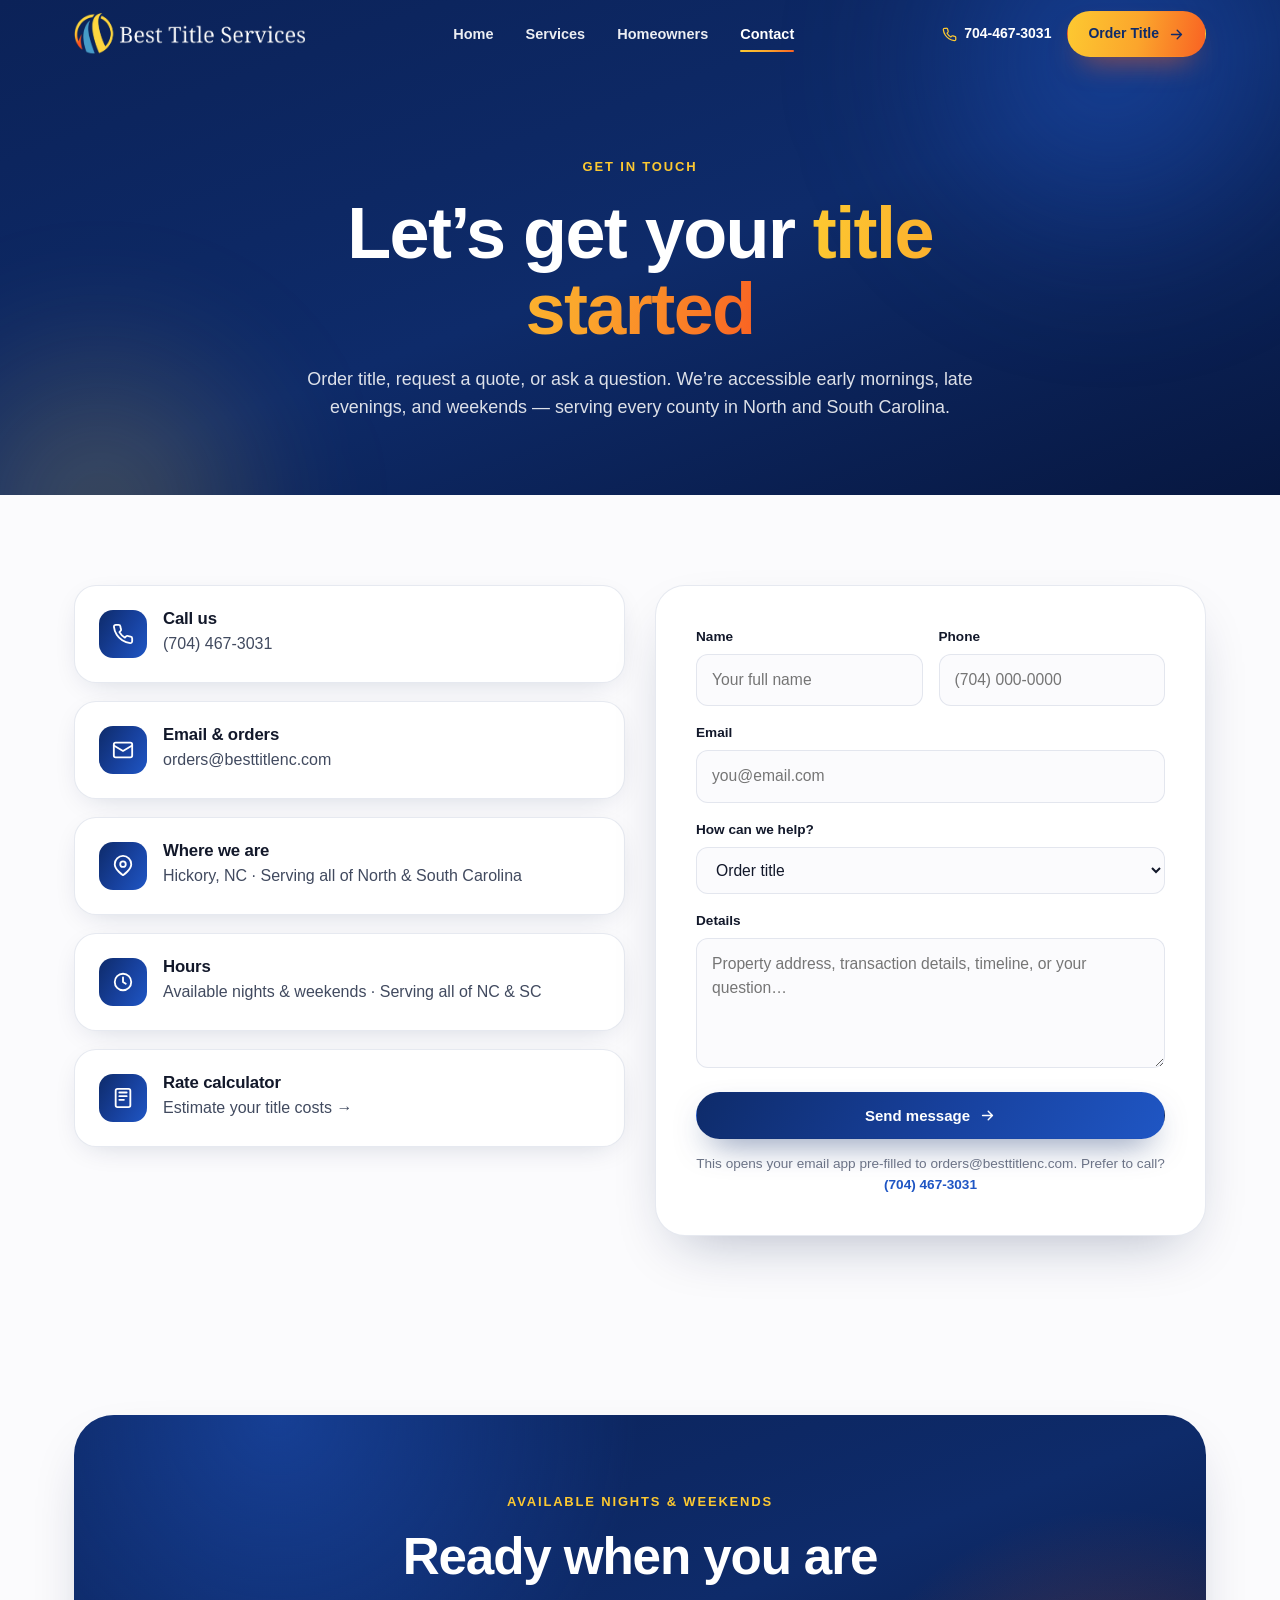
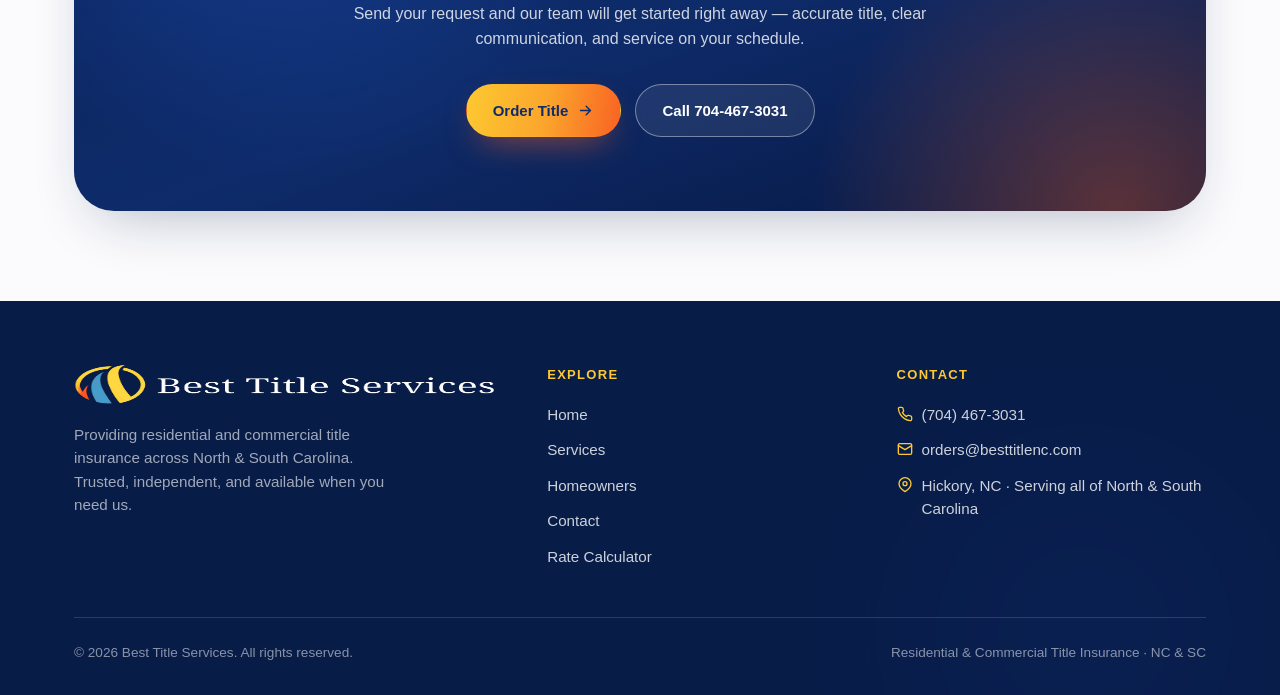
==== contact.html @ bedb89c6 "Build Best Title Services site Static four-page site for Best Title Services (Hickory, NC), built on" ====
<!DOCTYPE html>
<html lang="en">
<head>
<meta charset="UTF-8" />
<meta name="viewport" content="width=device-width, initial-scale=1.0" />
<title>Contact — Best Title Services | Order Title in Hickory, NC</title>
<meta name="description" content="Contact Best Title Services to order title or ask a question. Available nights and weekends across North and South Carolina. Call (704) 467-3031 or email orders@besttitlenc.com." />
<link rel="canonical" href="https://www.besttitlenc.com/contact.html" />
<meta property="og:title" content="Contact — Best Title Services | Order Title in Hickory, NC" />
<meta property="og:description" content="Contact Best Title Services to order title or ask a question. Available nights and weekends across North and South Carolina. Call (704) 467-3031 or email orders@besttitlenc.com." />
<meta property="og:type" content="website" />
<meta property="og:url" content="https://www.besttitlenc.com/contact.html" />
<meta property="og:image" content="https://www.besttitlenc.com/assets/img/hero-lake.jpg" />
<meta name="theme-color" content="#0e2b6a" />
<link rel="icon" href="assets/img/favicon.png" />
<link rel="apple-touch-icon" href="assets/img/favicon.png" />
<link rel="stylesheet" href="assets/css/style.css" />
</head>
<body>

<!-- NAV -->
<header class="nav">
  <div class="nav__inner">
    <a href="index.html" class="nav__logo" aria-label="Best Title Services home">
      <img class="logo-dark" src="assets/img/logo-dark.png" alt="Best Title Services" width="420" height="200" />
      <img class="logo-light" src="assets/img/logo-light.png" alt="Best Title Services" width="420" height="200" />
    </a>
    <nav class="nav__links">
      <a href="index.html">Home</a>
      <a href="services.html">Services</a>
      <a href="homeowners.html">Homeowners</a>
      <a href="contact.html" class="active">Contact</a>
    </nav>
    <div class="nav__cta">
      <a href="tel:7044673031" class="nav__phone"><svg viewBox="0 0 24 24" fill="none" stroke="currentColor" stroke-width="2" stroke-linecap="round" stroke-linejoin="round"><path d="M22 16.92v3a2 2 0 0 1-2.18 2 19.79 19.79 0 0 1-8.63-3.07 19.5 19.5 0 0 1-6-6 19.79 19.79 0 0 1-3.07-8.67A2 2 0 0 1 4.11 2h3a2 2 0 0 1 2 1.72 12.84 12.84 0 0 0 .7 2.81 2 2 0 0 1-.45 2.11L8.09 9.91a16 16 0 0 0 6 6l1.27-1.27a2 2 0 0 1 2.11-.45 12.84 12.84 0 0 0 2.81.7A2 2 0 0 1 22 16.92z"/></svg>704-467-3031</a>
      <a href="mailto:orders@besttitlenc.com?subject=New%20Title%20Request%20Best%20Title%20Services" class="btn btn--primary btn--sm">Order Title <svg viewBox="0 0 24 24" fill="none" stroke="currentColor" stroke-width="2" stroke-linecap="round" stroke-linejoin="round"><path d="M5 12h14M13 6l6 6-6 6"/></svg></a>
      <button class="nav__burger" aria-label="Menu" aria-expanded="false"><span></span><span></span><span></span></button>
    </div>
  </div>
</header>

<div class="mobile-menu">
  <a href="index.html">Home</a>
  <a href="services.html">Services</a>
  <a href="homeowners.html">Homeowners</a>
  <a href="contact.html">Contact</a>
  <a href="tel:7044673031">Call 704-467-3031</a>
  <a href="mailto:orders@besttitlenc.com?subject=New%20Title%20Request%20Best%20Title%20Services" class="btn btn--primary">Order Title</a>
</div>

<section class="subhero">
  <div class="wrap">
    <div class="section-head" data-reveal>
      <span class="eyebrow">Get in touch</span>
      <h1>Let&rsquo;s get your <span class="text-grad">title started</span></h1>
      <p>Order title, request a quote, or ask a question. We&rsquo;re accessible early mornings, late evenings, and weekends &mdash; serving every county in North and South Carolina.</p>
    </div>
  </div>
</section>

<section class="section section--tight">
  <div class="wrap">
    <div class="contact-grid">

      <div class="contact-cards">
        <div class="contact-card" data-reveal>
          <div class="ci"><svg viewBox="0 0 24 24" fill="none" stroke="currentColor" stroke-width="2" stroke-linecap="round" stroke-linejoin="round"><path d="M22 16.92v3a2 2 0 0 1-2.18 2 19.79 19.79 0 0 1-8.63-3.07 19.5 19.5 0 0 1-6-6 19.79 19.79 0 0 1-3.07-8.67A2 2 0 0 1 4.11 2h3a2 2 0 0 1 2 1.72 12.84 12.84 0 0 0 .7 2.81 2 2 0 0 1-.45 2.11L8.09 9.91a16 16 0 0 0 6 6l1.27-1.27a2 2 0 0 1 2.11-.45 12.84 12.84 0 0 0 2.81.7A2 2 0 0 1 22 16.92z"/></svg></div>
          <div><h3>Call us</h3><a href="tel:7044673031">(704) 467-3031</a></div>
        </div>
        <div class="contact-card d1" data-reveal>
          <div class="ci"><svg viewBox="0 0 24 24" fill="none" stroke="currentColor" stroke-width="2" stroke-linecap="round" stroke-linejoin="round"><rect x="2" y="4" width="20" height="16" rx="2"/><path d="m22 7-10 6L2 7"/></svg></div>
          <div><h3>Email &amp; orders</h3><a href="mailto:orders@besttitlenc.com">orders@besttitlenc.com</a></div>
        </div>
        <div class="contact-card d2" data-reveal>
          <div class="ci"><svg viewBox="0 0 24 24" fill="none" stroke="currentColor" stroke-width="2" stroke-linecap="round" stroke-linejoin="round"><path d="M21 10c0 6-9 12-9 12s-9-6-9-12a9 9 0 0 1 18 0z"/><circle cx="12" cy="10" r="3"/></svg></div>
          <div><h3>Where we are</h3><p>Hickory, NC &middot; Serving all of North &amp; South Carolina</p></div>
        </div>
        <div class="contact-card d3" data-reveal>
          <div class="ci"><svg viewBox="0 0 24 24" fill="none" stroke="currentColor" stroke-width="2" stroke-linecap="round" stroke-linejoin="round"><circle cx="12" cy="12" r="9"/><path d="M12 7v5l3 2"/></svg></div>
          <div><h3>Hours</h3><p>Available nights &amp; weekends &middot; Serving all of NC &amp; SC</p></div>
        </div>
        <div class="contact-card" data-reveal>
          <div class="ci"><svg viewBox="0 0 24 24" fill="none" stroke="currentColor" stroke-width="2" stroke-linecap="round" stroke-linejoin="round"><rect x="4" y="2" width="16" height="20" rx="2"/><path d="M8 6h8M8 10h8M8 14h5"/></svg></div>
          <div><h3>Rate calculator</h3><a href="https://rates.wfgnationaltitle.com/" target="_blank" rel="noopener">Estimate your title costs &rarr;</a></div>
        </div>
      </div>

      <form class="form-card" id="contactForm" data-reveal novalidate>
        <div class="form-row">
          <div class="field">
            <label for="name">Name</label>
            <input type="text" id="name" name="name" placeholder="Your full name" autocomplete="name" required />
          </div>
          <div class="field">
            <label for="phone">Phone</label>
            <input type="tel" id="phone" name="phone" placeholder="(704) 000-0000" autocomplete="tel" />
          </div>
        </div>
        <div class="field">
          <label for="email">Email</label>
          <input type="email" id="email" name="email" placeholder="you@email.com" autocomplete="email" required />
        </div>
        <div class="field">
          <label for="topic">How can we help?</label>
          <select id="topic" name="topic">
            <option>Order title</option>
            <option>Request a quote</option>
            <option>Residential / land title</option>
            <option>Commercial title</option>
            <option>Closing services</option>
            <option>General question</option>
          </select>
        </div>
        <div class="field">
          <label for="message">Details</label>
          <textarea id="message" name="message" placeholder="Property address, transaction details, timeline, or your question&hellip;"></textarea>
        </div>
        <button type="submit" class="btn btn--primary" style="width:100%;justify-content:center;">Send message <svg viewBox="0 0 24 24" fill="none" stroke="currentColor" stroke-width="2" stroke-linecap="round" stroke-linejoin="round"><path d="M5 12h14M13 6l6 6-6 6"/></svg></button>
        <p id="formNote" style="font-size:.85rem;color:var(--muted);margin-top:14px;text-align:center;">This opens your email app pre-filled to orders@besttitlenc.com. Prefer to call? <a href="tel:7044673031" style="color:var(--brand-2);font-weight:650;">(704) 467-3031</a></p>
      </form>

    </div>
  </div>
</section>

<!-- CTA -->
<section class="section section--tight">
  <div class="wrap">
    <div class="cta-card" data-reveal>
      <span class="eyebrow eyebrow--light">Available nights &amp; weekends</span>
      <h2>Ready when you are</h2>
      <p>Send your request and our team will get started right away &mdash; accurate title, clear communication, and service on your schedule.</p>
      <div class="cta-actions">
        <a href="mailto:orders@besttitlenc.com?subject=New%20Title%20Request%20Best%20Title%20Services" class="btn btn--gold">Order Title <svg viewBox="0 0 24 24" fill="none" stroke="currentColor" stroke-width="2" stroke-linecap="round" stroke-linejoin="round"><path d="M5 12h14M13 6l6 6-6 6"/></svg></a>
        <a href="tel:7044673031" class="btn btn--outline-light">Call 704-467-3031</a>
      </div>
    </div>
  </div>
</section>

<!-- FOOTER -->
<footer class="footer">
  <div class="blob blob--a" style="bottom:-50%;right:-5%;opacity:.20;"></div>
  <div class="wrap">
    <div class="footer__grid">
      <div>
        <div class="footer__logo"><img src="assets/img/logo-light.png" alt="Best Title Services" width="420" height="200" /></div>
        <p>Providing residential and commercial title insurance across North &amp; South Carolina. Trusted, independent, and available when you need us.</p>
      </div>
      <div>
        <h4>Explore</h4>
        <div class="footer__links">
          <a href="index.html">Home</a>
          <a href="services.html">Services</a>
          <a href="homeowners.html">Homeowners</a>
          <a href="contact.html">Contact</a>
          <a href="https://rates.wfgnationaltitle.com/" target="_blank" rel="noopener">Rate Calculator</a>
        </div>
      </div>
      <div>
        <h4>Contact</h4>
        <div class="footer__contact">
          <a href="tel:7044673031"><svg viewBox="0 0 24 24" fill="none" stroke="currentColor" stroke-width="2" stroke-linecap="round" stroke-linejoin="round"><path d="M22 16.92v3a2 2 0 0 1-2.18 2 19.79 19.79 0 0 1-8.63-3.07 19.5 19.5 0 0 1-6-6 19.79 19.79 0 0 1-3.07-8.67A2 2 0 0 1 4.11 2h3a2 2 0 0 1 2 1.72 12.84 12.84 0 0 0 .7 2.81 2 2 0 0 1-.45 2.11L8.09 9.91a16 16 0 0 0 6 6l1.27-1.27a2 2 0 0 1 2.11-.45 12.84 12.84 0 0 0 2.81.7A2 2 0 0 1 22 16.92z"/></svg>(704) 467-3031</a>
          <a href="mailto:orders@besttitlenc.com"><svg viewBox="0 0 24 24" fill="none" stroke="currentColor" stroke-width="2" stroke-linecap="round" stroke-linejoin="round"><rect x="2" y="4" width="20" height="16" rx="2"/><path d="m22 7-10 6L2 7"/></svg>orders@besttitlenc.com</a>
          <span><svg viewBox="0 0 24 24" fill="none" stroke="currentColor" stroke-width="2" stroke-linecap="round" stroke-linejoin="round"><path d="M21 10c0 6-9 12-9 12s-9-6-9-12a9 9 0 0 1 18 0z"/><circle cx="12" cy="10" r="3"/></svg>Hickory, NC &middot; Serving all of North &amp; South Carolina</span>
        </div>
      </div>
    </div>
    <div class="footer__bottom">
      <span>&copy; <span id="year">2026</span> Best Title Services. All rights reserved.</span>
      <span>Residential &amp; Commercial Title Insurance &middot; NC &amp; SC</span>
    </div>
  </div>
</footer>

<script src="assets/js/main.js"></script>
</body>
</html>
---- assets/css/style.css ----
/* =========================================================
   Best Title Services — Design System
   Hickory, NC · Apple-inspired · floating glass · soft motion
   Brand: #0e2b6a navy · #fdc931 gold · #f96223 orange
   ========================================================= */

:root {
  /* Ink & surface */
  --ink:        #12182a;
  --ink-soft:   #414a5f;
  --muted:      #6b7386;
  --line:       rgba(14, 43, 106, 0.10);
  --bg:         #fbfbfd;
  --bg-2:       #f1f4fa;
  --white:      #ffffff;

  /* Brand */
  --navy:       #0e2b6a;
  --navy-deep:  #081c48;
  --navy-lift:  #1f56c4;
  --gold:       #fdc931;
  --gold-deep:  #e8ae12;
  --orange:     #f96223;

  --brand:      #0e2b6a;
  --brand-2:    #1f56c4;

  --grad-brand: linear-gradient(120deg, #0e2b6a 0%, #17409c 52%, #1f56c4 100%);
  --grad-warm:  linear-gradient(100deg, #fdc931 0%, #fba52c 52%, #f96223 100%);
  --grad-ink:   linear-gradient(160deg, #0b2258 0%, #0e2b6a 52%, #071740 100%);

  /* Glass */
  --glass-bg:     rgba(255, 255, 255, 0.66);
  --glass-brd:    rgba(255, 255, 255, 0.72);
  --glass-shadow: 0 20px 50px -20px rgba(8, 28, 72, 0.34);

  /* Radius & motion */
  --r-sm: 14px;
  --r:    22px;
  --r-lg: 30px;
  --r-xl: 40px;
  --ease: cubic-bezier(0.22, 1, 0.36, 1);
  --shadow-card: 0 24px 60px -24px rgba(8, 28, 72, 0.32);
  --shadow-soft: 0 8px 30px -12px rgba(8, 28, 72, 0.20);

  --maxw: 1180px;
  --nav-h: 68px;
}

/* ---------- Reset ---------- */
* { margin: 0; padding: 0; box-sizing: border-box; }
html { scroll-behavior: smooth; -webkit-text-size-adjust: 100%; }
body {
  font-family: -apple-system, BlinkMacSystemFont, "SF Pro Display", "Segoe UI",
               Roboto, Helvetica, Arial, sans-serif;
  color: var(--ink);
  background: var(--bg);
  line-height: 1.55;
  -webkit-font-smoothing: antialiased;
  text-rendering: optimizeLegibility;
  overflow-x: hidden;
}
img { display: block; max-width: 100%; }
a { color: inherit; text-decoration: none; }
button { font-family: inherit; cursor: pointer; }
::selection { background: rgba(253, 201, 49, 0.42); color: var(--navy); }

/* ---------- Layout ---------- */
.wrap { width: 100%; max-width: var(--maxw); margin: 0 auto; padding: 0 24px; }
.section { position: relative; padding: clamp(70px, 10vw, 130px) 0; }
.section--tight { padding: clamp(48px, 7vw, 90px) 0; }

.eyebrow {
  display: inline-block;
  font-size: 13px; font-weight: 700; letter-spacing: 0.14em;
  text-transform: uppercase;
  color: var(--brand-2);
  margin-bottom: 18px;
}
.eyebrow--light { color: var(--gold); }

h1, h2, h3 { letter-spacing: -0.022em; line-height: 1.06; font-weight: 700; color: var(--ink); }
h1 { font-size: clamp(2.5rem, 6vw, 4.5rem); }
h2 { font-size: clamp(2rem, 4.4vw, 3.2rem); }
h3 { font-size: clamp(1.25rem, 2.2vw, 1.55rem); letter-spacing: -0.01em; }
p  { color: var(--ink-soft); font-size: clamp(1rem, 1.2vw, 1.1rem); }

.lead { font-size: clamp(1.1rem, 1.5vw, 1.3rem); color: var(--ink-soft); }
.section-head { max-width: 730px; margin: 0 auto clamp(40px, 6vw, 66px); text-align: center; }
.section-head p { margin-top: 18px; font-size: clamp(1.05rem, 1.4vw, 1.2rem); }

/* Gradient text — warm for dark grounds, blue for light grounds */
.text-grad {
  background: var(--grad-warm);
  -webkit-background-clip: text; background-clip: text;
  -webkit-text-fill-color: transparent; color: transparent;
}
.text-grad-b {
  background: var(--grad-brand);
  -webkit-background-clip: text; background-clip: text;
  -webkit-text-fill-color: transparent; color: transparent;
}

/* ---------- Buttons ---------- */
.btn {
  display: inline-flex; align-items: center; gap: 9px;
  padding: 14px 26px; border-radius: 999px;
  font-size: 15px; font-weight: 650; border: 1px solid transparent;
  transition: transform .35s var(--ease), box-shadow .35s var(--ease),
              background .3s var(--ease), color .3s var(--ease);
  white-space: nowrap;
}
.btn svg { width: 17px; height: 17px; transition: transform .35s var(--ease); }
.btn:hover svg { transform: translateX(3px); }
.btn--primary {
  color: #fff; background: var(--grad-brand);
  box-shadow: 0 14px 34px -14px rgba(14, 43, 106, 0.75);
}
.btn--primary:hover { transform: translateY(-3px); box-shadow: 0 22px 44px -16px rgba(14, 43, 106, 0.85); }
.btn--gold {
  color: var(--navy); background: var(--grad-warm);
  box-shadow: 0 14px 34px -14px rgba(249, 98, 35, 0.7);
}
.btn--gold:hover { transform: translateY(-3px); box-shadow: 0 22px 46px -16px rgba(249, 98, 35, 0.8); }
.btn--ghost { color: var(--ink); background: rgba(255,255,255,0.6); border-color: var(--line); backdrop-filter: blur(8px); }
.btn--ghost:hover { transform: translateY(-3px); box-shadow: var(--shadow-soft); }
.btn--light { color: var(--navy); background: #fff; }
.btn--light:hover { transform: translateY(-3px); box-shadow: 0 20px 40px -14px rgba(0,0,0,0.4); }
.btn--outline-light { color: #fff; border-color: rgba(255,255,255,0.4); background: rgba(255,255,255,0.08); backdrop-filter: blur(8px); }
.btn--outline-light:hover { transform: translateY(-3px); background: rgba(255,255,255,0.16); }
.btn--sm { padding: 11px 20px; font-size: 14px; }

/* ---------- Navbar ---------- */
.nav {
  position: fixed; top: 0; left: 0; right: 0; z-index: 100;
  height: var(--nav-h);
  display: flex; align-items: center;
  transition: background .4s var(--ease), box-shadow .4s var(--ease), backdrop-filter .4s var(--ease);
}
.nav__inner {
  width: 100%; max-width: var(--maxw); margin: 0 auto; padding: 0 24px;
  display: flex; align-items: center; justify-content: space-between; gap: 18px;
}
.nav.scrolled {
  background: rgba(251, 251, 253, 0.80);
  backdrop-filter: saturate(180%) blur(20px);
  -webkit-backdrop-filter: saturate(180%) blur(20px);
  box-shadow: 0 1px 0 rgba(14, 43, 106, 0.08);
}
.nav__logo { display: flex; align-items: center; }
.nav__logo img { height: 42px; width: auto; }
.nav__logo .logo-light { display: none; }
.nav__links { display: flex; align-items: center; gap: 32px; }
.nav__links a {
  font-size: 14.5px; font-weight: 550; color: var(--ink-soft);
  position: relative; transition: color .25s var(--ease);
}
.nav__links a::after {
  content: ""; position: absolute; left: 0; bottom: -7px; height: 2px; width: 0;
  background: var(--grad-warm); border-radius: 2px; transition: width .3s var(--ease);
}
.nav__links a:hover, .nav__links a.active { color: var(--ink); }
.nav__links a:hover::after, .nav__links a.active::after { width: 100%; }
.nav__cta { display: flex; align-items: center; gap: 16px; }
.nav__phone { display: inline-flex; align-items: center; gap: 7px; font-size: 14px; font-weight: 650; color: var(--ink); }
.nav__phone svg { width: 15px; height: 15px; color: var(--brand-2); }
.nav__burger {
  display: none; width: 42px; height: 42px; border-radius: 12px;
  background: rgba(255,255,255,0.6); border: 1px solid var(--line);
  flex-direction: column; align-items: center; justify-content: center; gap: 5px;
}
.nav__burger span { width: 18px; height: 2px; background: var(--ink); border-radius: 2px; transition: .3s var(--ease); }
.nav.open .nav__burger span:nth-child(1) { transform: translateY(7px) rotate(45deg); }
.nav.open .nav__burger span:nth-child(2) { opacity: 0; }
.nav.open .nav__burger span:nth-child(3) { transform: translateY(-7px) rotate(-45deg); }

/* Mobile menu */
.mobile-menu {
  position: fixed; inset: var(--nav-h) 0 auto 0; z-index: 99;
  background: rgba(251,251,253,0.97); backdrop-filter: blur(24px);
  padding: 24px; display: flex; flex-direction: column; gap: 4px;
  transform: translateY(-140%); transition: transform .5s var(--ease);
  box-shadow: var(--shadow-soft); border-bottom: 1px solid var(--line);
}
.mobile-menu.open { transform: translateY(0); }
.mobile-menu a { padding: 14px 8px; font-size: 18px; font-weight: 550; border-bottom: 1px solid var(--line); }
.mobile-menu .btn { margin-top: 16px; justify-content: center; border-bottom: none; }

/* ---------- Backdrop blobs ---------- */
.blob { position: absolute; border-radius: 50%; filter: blur(70px); opacity: 0.5; z-index: 0; pointer-events: none; }
.blob--a { width: 520px; height: 520px; background: radial-gradient(circle, rgba(31,86,196,0.45), transparent 70%); }
.blob--b { width: 460px; height: 460px; background: radial-gradient(circle, rgba(253,201,49,0.40), transparent 70%); }
.blob--c { width: 400px; height: 400px; background: radial-gradient(circle, rgba(249,98,35,0.32), transparent 70%); }

/* ---------- HERO ---------- */
.hero { position: relative; padding-top: calc(var(--nav-h) + clamp(48px, 8vw, 96px)); padding-bottom: clamp(60px, 9vw, 110px); overflow: hidden; }
.hero__badge {
  display: inline-flex; align-items: center; gap: 8px; padding: 8px 15px; margin-bottom: 24px;
  background: rgba(255,255,255,0.7); border: 1px solid var(--glass-brd); border-radius: 999px;
  font-size: 13px; font-weight: 650; color: var(--ink-soft); box-shadow: var(--shadow-soft);
  backdrop-filter: blur(10px);
}
.hero__badge .dot { width: 8px; height: 8px; border-radius: 50%; background: #35c46f; box-shadow: 0 0 0 4px rgba(53,196,111,0.24); }
.hero h1 { margin-bottom: 22px; }
.hero__sub { font-size: clamp(1.08rem, 1.5vw, 1.26rem); color: var(--ink-soft); max-width: 560px; margin-bottom: 32px; }
.hero__actions { display: flex; flex-wrap: wrap; gap: 14px; align-items: center; }

/* Floating glass cards */
.fc-wrap { position: absolute; z-index: 4; transition: transform .5s var(--ease); will-change: transform; }
.float-card {
  background: rgba(255,255,255,0.72); backdrop-filter: blur(20px) saturate(170%);
  -webkit-backdrop-filter: blur(20px) saturate(170%);
  border: 1px solid rgba(255,255,255,0.55); border-radius: var(--r);
  box-shadow: var(--glass-shadow); padding: 16px 18px; min-width: 190px;
}
.float-card .fc-title { font-size: 13.5px; font-weight: 750; color: var(--navy); line-height: 1.3; }
.float-card .fc-sub { font-size: 12px; color: var(--muted); margin-top: 2px; }
.float-card .fc-ico {
  width: 38px; height: 38px; border-radius: 12px; display: grid; place-items: center;
  background: var(--grad-warm); color: var(--navy); margin-bottom: 10px;
}
.float-card .fc-ico svg { width: 20px; height: 20px; }
.float-card--row { display: flex; align-items: center; gap: 11px; padding: 13px 17px; }
.float-card--row .fc-ico { margin-bottom: 0; flex: none; }
.float-card .pulse { width: 34px; height: 34px; border-radius: 50%; background: rgba(53,196,111,0.18); display: grid; place-items: center; flex: none; }
.float-card .pulse i { width: 10px; height: 10px; border-radius: 50%; background: #35c46f; animation: pulsed 2.4s var(--ease) infinite; }
@keyframes pulsed { 0%,100% { box-shadow: 0 0 0 0 rgba(53,196,111,.55); } 60% { box-shadow: 0 0 0 9px rgba(53,196,111,0); } }

@keyframes floaty { 0%,100% { transform: translateY(0); } 50% { transform: translateY(-12px); } }
.anim-float { animation: floaty 6.5s ease-in-out infinite; }
.anim-float.delay { animation-delay: -3.2s; }
.anim-float.delay2 { animation-delay: -1.6s; }

/* ---------- Card grids ---------- */
.grid { display: grid; gap: 22px; }
.grid-2 { grid-template-columns: repeat(2, 1fr); }
.grid-3 { grid-template-columns: repeat(3, 1fr); }
.grid-4 { grid-template-columns: repeat(4, 1fr); }

.card {
  position: relative; background: var(--white); border: 1px solid var(--line);
  border-radius: var(--r-lg); padding: 32px; box-shadow: var(--shadow-soft);
  transition: transform .5s var(--ease), box-shadow .5s var(--ease);
  overflow: hidden; z-index: 1;
}
.card::before {
  content: ""; position: absolute; inset: 0; border-radius: inherit; padding: 1px;
  background: var(--grad-warm); -webkit-mask: linear-gradient(#fff 0 0) content-box, linear-gradient(#fff 0 0);
  -webkit-mask-composite: xor; mask-composite: exclude; opacity: 0; transition: opacity .5s var(--ease);
}
.card:hover { transform: translateY(-8px); box-shadow: var(--shadow-card); }
.card:hover::before { opacity: 1; }
.card__ico {
  width: 54px; height: 54px; border-radius: 16px; display: grid; place-items: center;
  background: var(--grad-warm); color: var(--navy); margin-bottom: 22px;
  box-shadow: 0 10px 22px -10px rgba(249, 98, 35, 0.6);
}
.card__ico svg { width: 26px; height: 26px; }
.card h3 { margin-bottom: 10px; }
.card p { font-size: 1rem; margin-bottom: 12px; }
.card p:last-child { margin-bottom: 0; }
.card strong { color: var(--navy); font-weight: 700; }

/* Feature chips */
.feature {
  display: flex; align-items: flex-start; gap: 14px; padding: 20px 22px;
  background: var(--white); border: 1px solid var(--line); border-radius: var(--r);
  box-shadow: var(--shadow-soft); transition: transform .45s var(--ease), box-shadow .45s var(--ease);
}
.feature:hover { transform: translateY(-6px); box-shadow: var(--shadow-card); }
.feature__ico {
  flex: 0 0 auto; width: 40px; height: 40px; border-radius: 12px; display: grid; place-items: center;
  background: var(--grad-brand); color: #fff;
}
.feature__ico svg { width: 21px; height: 21px; }
.feature b { font-size: 1.02rem; font-weight: 650; display: block; color: var(--ink); }
.feature span { font-size: 0.92rem; color: var(--muted); }

/* ---------- Split / alternating media ---------- */
.split { display: grid; grid-template-columns: 1fr 1fr; gap: clamp(34px, 5vw, 70px); align-items: center; }
.split--rev .split__media { order: 2; }
.split__media {
  position: relative; border-radius: var(--r-xl); overflow: hidden; box-shadow: var(--shadow-card);
  border: 1px solid rgba(255,255,255,0.6); aspect-ratio: 4/3;
}
.split__media img { width: 100%; height: 100%; object-fit: cover; transition: transform 1.1s var(--ease); }
.split__media:hover img { transform: scale(1.05); }
.split__body h2 { margin-bottom: 20px; }
.split__body p { margin-bottom: 16px; }
.badge-pill {
  position: absolute; bottom: 18px; left: 18px; padding: 10px 16px; border-radius: 999px;
  background: rgba(255,255,255,0.85); backdrop-filter: blur(12px); border: 1px solid var(--glass-brd);
  font-size: 13px; font-weight: 750; color: var(--navy); box-shadow: var(--shadow-soft);
}

/* Check list */
.checklist { list-style: none; display: grid; gap: 14px; margin-top: 8px; }
.checklist li { display: flex; align-items: flex-start; gap: 12px; font-size: 1.04rem; color: var(--ink-soft); }
.checklist li svg { flex: 0 0 auto; width: 22px; height: 22px; color: var(--orange); margin-top: 2px; }
.checklist--tight li { font-size: 1rem; }

/* ---------- Dark band / CTA ---------- */
.band { position: relative; overflow: hidden; background: var(--grad-ink); color: #fff; }
.band .eyebrow { color: var(--gold); }
.band h2, .band h3 { color: #fff; }
.band p { color: rgba(255,255,255,0.74); }
.band .wrap { position: relative; z-index: 2; }

.cta-card {
  position: relative; overflow: hidden; border-radius: var(--r-xl); padding: clamp(40px, 6vw, 74px);
  background: var(--grad-ink); color: #fff; text-align: center; box-shadow: var(--shadow-card);
}
.cta-card::after {
  content: ""; position: absolute; inset: 0; z-index: 0;
  background: radial-gradient(620px circle at 18% 0%, rgba(31,86,196,0.55), transparent 58%),
              radial-gradient(520px circle at 92% 100%, rgba(249,98,35,0.34), transparent 58%);
}
.cta-card > * { position: relative; z-index: 1; }
.cta-card h2 { color: #fff; margin-bottom: 18px; }
.cta-card p { color: rgba(255,255,255,0.8); max-width: 580px; margin: 0 auto 32px; }
.cta-actions { display: flex; gap: 14px; justify-content: center; flex-wrap: wrap; }

/* Partner / WFG */
.partner { text-align: center; }
.partner__logo {
  max-width: 300px; margin: 26px auto 0; padding: 26px 34px; background: #fff;
  border-radius: var(--r); border: 1px solid var(--line); box-shadow: var(--shadow-soft);
}
.partner__logo img { width: 100%; height: auto; }

/* Stat row */
.stats { display: grid; grid-template-columns: repeat(4, 1fr); gap: 22px; }
.stat-card {
  text-align: center; padding: 30px 20px; border-radius: var(--r-lg);
  background: var(--white); border: 1px solid var(--line); box-shadow: var(--shadow-card);
  transition: transform .45s var(--ease), box-shadow .45s var(--ease);
}
.stat-card:hover { transform: translateY(-6px); }
.stat-card b { font-size: clamp(2rem, 3.4vw, 2.7rem); font-weight: 750; letter-spacing: -0.03em; display: block; }
.stat-card b .text-grad-b { display: inline; }
.stat-card span { font-size: 14px; color: var(--muted); font-weight: 500; }

/* Accordion */
.accordion { max-width: 860px; margin: 0 auto; display: grid; gap: 14px; }
.acc {
  background: var(--white); border: 1px solid var(--line); border-radius: var(--r);
  box-shadow: var(--shadow-soft); overflow: hidden; transition: box-shadow .4s var(--ease);
}
.acc:hover { box-shadow: var(--shadow-card); }
.acc__q {
  width: 100%; text-align: left; padding: 22px 26px; display: flex; align-items: center;
  justify-content: space-between; gap: 18px; background: none; border: none;
  font-size: clamp(1.02rem, 1.5vw, 1.16rem); font-weight: 650; color: var(--ink);
}
.acc__q .ico { flex: 0 0 auto; width: 28px; height: 28px; border-radius: 50%; display: grid; place-items: center; background: var(--bg-2); transition: transform .4s var(--ease), background .3s; }
.acc__q .ico svg { width: 16px; height: 16px; color: var(--brand-2); }
.acc.open .acc__q .ico { transform: rotate(45deg); background: var(--grad-warm); }
.acc.open .acc__q .ico svg { color: var(--navy); }
.acc__a { max-height: 0; overflow: hidden; transition: max-height .5s var(--ease); }
.acc__a-inner { padding: 0 26px 24px; }
.acc__a-inner p { margin-bottom: 12px; }
.acc__a-inner p:last-child { margin-bottom: 0; }

/* Coverage cards */
.cover-2 { display: grid; grid-template-columns: 1fr 1fr; gap: 22px; }
.cover-card { padding: 34px; border-radius: var(--r-lg); box-shadow: var(--shadow-soft); border: 1px solid var(--line); }
.cover-card--yes { background: linear-gradient(180deg, #ffffff, #f2f6ff); }
.cover-card--no  { background: linear-gradient(180deg, #ffffff, #fff6f1); }
.cover-card h3 { margin-bottom: 20px; display: flex; align-items: center; gap: 12px; }
.cover-card h3 .tag { width: 30px; height: 30px; border-radius: 9px; display: grid; place-items: center; color: #fff; flex: none; }
.cover-card--yes .tag { background: var(--navy); }
.cover-card--no  .tag { background: var(--orange); }
.cover-list { list-style: none; display: grid; gap: 11px; }
.cover-list li { display: flex; align-items: flex-start; gap: 11px; font-size: 0.98rem; color: var(--ink-soft); }
.cover-list li svg { flex: 0 0 auto; width: 19px; height: 19px; margin-top: 3px; }
.cover-card--yes li svg { color: var(--navy); }
.cover-card--no  li svg { color: var(--orange); }

/* ---------- Footer ---------- */
.footer { background: var(--navy-deep); color: rgba(255,255,255,0.72); padding: 64px 0 32px; position: relative; overflow: hidden; }
.footer__grid { display: grid; grid-template-columns: 1.4fr 1fr 1fr; gap: 40px; position: relative; z-index: 2; }
.footer__logo img { height: 40px; margin-bottom: 18px; }
.footer p { color: rgba(255,255,255,0.62); font-size: 0.95rem; max-width: 330px; }
.footer h4 { font-size: 13px; letter-spacing: 0.1em; text-transform: uppercase; color: var(--gold); margin-bottom: 18px; font-weight: 700; }
.footer__links { display: grid; gap: 12px; }
.footer__links a, .footer__contact a, .footer__contact span { color: rgba(255,255,255,0.8); font-size: 0.95rem; transition: color .25s; display: inline-flex; align-items: flex-start; gap: 9px; }
.footer__links a:hover, .footer__contact a:hover { color: var(--gold); }
.footer__contact { display: grid; gap: 12px; }
.footer__contact svg { width: 16px; height: 16px; color: var(--gold); flex: 0 0 auto; margin-top: 3px; }
.footer__bottom {
  margin-top: 48px; padding-top: 24px; border-top: 1px solid rgba(255,255,255,0.14);
  display: flex; justify-content: space-between; gap: 16px; flex-wrap: wrap;
  font-size: 0.85rem; color: rgba(255,255,255,0.52); position: relative; z-index: 2;
}

/* ---------- Scroll reveal ---------- */
[data-reveal] { opacity: 0; transform: translateY(28px); transition: opacity .8s var(--ease), transform .8s var(--ease); }
[data-reveal].in { opacity: 1; transform: none; }
[data-reveal].d1 { transition-delay: .08s; }
[data-reveal].d2 { transition-delay: .16s; }
[data-reveal].d3 { transition-delay: .24s; }
[data-reveal].d4 { transition-delay: .32s; }
@media (prefers-reduced-motion: reduce) {
  [data-reveal] { opacity: 1 !important; transform: none !important; }
  .anim-float, .float-card .pulse i { animation: none; }
  html { scroll-behavior: auto; }
}

/* =========================================================
   Page chrome — hero, subhero, contact, responsive
   ========================================================= */

/* Transparent nav over dark hero */
.nav:not(.scrolled) { background: transparent; box-shadow: none; }
.nav:not(.scrolled) .nav__links a { color: rgba(255,255,255,.92); }
.nav:not(.scrolled) .nav__links a:hover,
.nav:not(.scrolled) .nav__links a.active { color: #fff; }
.nav:not(.scrolled) .nav__phone { color: #fff; }
.nav:not(.scrolled) .nav__phone svg { color: var(--gold); }
.nav:not(.scrolled) .logo-dark { display: none; }
.nav:not(.scrolled) .logo-light { display: block; }
.nav:not(.scrolled) .nav__burger { background: rgba(255,255,255,.16); border-color: rgba(255,255,255,.42); }
.nav:not(.scrolled) .nav__burger span { background: #fff; }
.nav.scrolled .logo-light { display: none; }
.nav.scrolled .logo-dark { display: block; }
/* Order button inverts to gold while the nav sits on the dark hero */
.nav:not(.scrolled) .btn--primary {
  background: var(--grad-warm); color: var(--navy);
  box-shadow: 0 14px 30px -14px rgba(249, 98, 35, 0.8);
}

/* Home full-bleed background hero */
.hero--home {
  min-height: 94svh; display: flex; align-items: center; color: #fff;
  padding-top: var(--nav-h); padding-bottom: clamp(130px, 16vh, 200px);
}
.hero--home .hero__bg { position: absolute; inset: 0; z-index: 0; overflow: hidden; }
.hero--home .hero__bg img { width: 100%; height: 100%; object-fit: cover; will-change: transform; }
.hero--home .hero__bg::after {
  content: ""; position: absolute; inset: 0;
  background:
    linear-gradient(180deg, rgba(7,23,64,.44) 0%, rgba(7,23,64,.16) 38%, rgba(7,23,64,.80) 100%),
    linear-gradient(100deg, rgba(7,23,64,.84) 0%, rgba(7,23,64,.40) 46%, rgba(7,23,64,0) 72%);
}
.hero--home .wrap { position: relative; z-index: 2; }
.hero--home .hero__content { max-width: 700px; }
.hero--home h1 { color: #fff; margin: 16px 0 22px; text-wrap: balance; }
.hero--home .hero__sub { color: rgba(255,255,255,.93); max-width: 590px; margin-bottom: 30px; }
.hero--home .hero__badge { background: rgba(255,255,255,.15); border-color: rgba(255,255,255,.32); color: #fff; }
.hero--home .btn--ghost { color: #fff; border-color: rgba(255,255,255,.42); background: rgba(255,255,255,.10); }
.hero--home .btn--ghost:hover { background: rgba(255,255,255,.2); }
.hero-badges { display: flex; flex-wrap: wrap; gap: 24px; margin-top: 32px; }
.hero-badges span { display: inline-flex; align-items: center; gap: 9px; font-size: .95rem; color: rgba(255,255,255,.93); font-weight: 550; }
.hero-badges svg { width: 20px; height: 20px; color: var(--gold); flex: none; }

/* Floating card placement over the hero */
.hero__floats { position: absolute; inset: 0; z-index: 4; pointer-events: none; }
.hero__floats .fc-wrap { pointer-events: auto; }
.fc-a { top: 20%; right: 6%; }
.fc-b { top: 46%; right: 17%; }
.fc-c { top: 66%; right: 4%; }
@media (max-width: 1080px) { .hero__floats { display: none; } }

.hero__scroll {
  position: absolute; left: 50%; bottom: 96px; transform: translateX(-50%); z-index: 3;
  display: flex; flex-direction: column; align-items: center; gap: 8px;
  color: rgba(255,255,255,.72); font-size: .7rem; letter-spacing: .16em; text-transform: uppercase;
}
.hero__scroll .mouse { width: 22px; height: 34px; border: 2px solid rgba(255,255,255,.55); border-radius: 12px; position: relative; }
.hero__scroll .mouse::after {
  content: ""; position: absolute; top: 6px; left: 50%; transform: translateX(-50%);
  width: 3px; height: 6px; background: #fff; border-radius: 2px; animation: scrolldot 1.9s var(--ease) infinite;
}
@keyframes scrolldot { 0% { opacity: 0; transform: translate(-50%, 0); } 40% { opacity: 1; } 80% { opacity: 0; transform: translate(-50%, 10px); } 100% { opacity: 0; } }
@media (max-width: 720px) { .hero__scroll { display: none; } }

/* Floating stats card overlapping the hero */
.stats-float { position: relative; z-index: 5; margin-top: -62px; padding-top: 0; }
@media (max-width: 720px) { .stats-float { margin-top: -34px; } }

/* Dark subhero for interior pages */
.subhero {
  padding-top: calc(var(--nav-h) + clamp(48px, 7vw, 86px)); padding-bottom: clamp(40px, 6vw, 74px);
  background: var(--grad-ink); color: #fff; position: relative; overflow: hidden;
}
.subhero::before {
  content: ""; position: absolute; width: 480px; height: 480px; border-radius: 50%;
  background: radial-gradient(circle, rgba(31,86,196,.55), transparent 70%); filter: blur(60px); top: -180px; right: -70px;
}
.subhero::after {
  content: ""; position: absolute; width: 420px; height: 420px; border-radius: 50%;
  background: radial-gradient(circle, rgba(253,201,49,.26), transparent 70%); filter: blur(60px); bottom: -220px; left: -110px;
}
.subhero .wrap { position: relative; z-index: 2; }
.subhero .section-head { margin-bottom: 0; }
.subhero .eyebrow { color: var(--gold); }
.subhero h1 { color: #fff; }
.subhero p { color: rgba(255,255,255,.86); }

/* Image band with overlay copy */
.imgband { position: relative; overflow: hidden; color: #fff; }
.imgband__bg { position: absolute; inset: 0; z-index: 0; }
.imgband__bg img { width: 100%; height: 100%; object-fit: cover; }
.imgband__bg::after {
  content: ""; position: absolute; inset: 0;
  background: linear-gradient(100deg, rgba(7,23,64,.88) 0%, rgba(7,23,64,.62) 55%, rgba(7,23,64,.34) 100%);
}
.imgband .wrap { position: relative; z-index: 2; }
.imgband h2 { color: #fff; }
.imgband p { color: rgba(255,255,255,.82); }
.imgband .eyebrow { color: var(--gold); }

/* Expanded coverage callout */
.callout {
  display: flex; gap: 22px; align-items: center; justify-content: space-between; flex-wrap: wrap;
  padding: 30px 34px; border-radius: var(--r-lg);
  background: linear-gradient(120deg, rgba(31,86,196,.08), rgba(253,201,49,.14));
  border: 1px solid var(--line); box-shadow: var(--shadow-soft);
}
.callout__t h3 { margin-bottom: 8px; }
.callout__t p { font-size: 1rem; max-width: 640px; margin: 0; }
.callout .btn { flex: none; }

/* Contact page */
.contact-grid { display: grid; grid-template-columns: 1fr 1fr; gap: 30px; align-items: start; }
.contact-cards { display: grid; gap: 18px; }
.contact-card {
  display: flex; gap: 16px; align-items: flex-start; padding: 24px;
  background: var(--white); border: 1px solid var(--line); border-radius: var(--r); box-shadow: var(--shadow-soft);
  transition: transform .4s var(--ease), box-shadow .4s var(--ease);
}
.contact-card:hover { transform: translateY(-5px); box-shadow: var(--shadow-card); }
.contact-card .ci { flex: 0 0 auto; width: 48px; height: 48px; border-radius: 14px; display: grid; place-items: center; background: var(--grad-brand); color: #fff; }
.contact-card .ci svg { width: 22px; height: 22px; }
.contact-card h3 { font-size: 1.05rem; margin-bottom: 4px; }
.contact-card a, .contact-card p { color: var(--ink-soft); font-size: 1rem; }
.contact-card a:hover { color: var(--brand-2); }
.form-card { padding: clamp(26px, 4vw, 40px); background: var(--white); border: 1px solid var(--line); border-radius: var(--r-lg); box-shadow: var(--shadow-card); }
.form-row { display: grid; grid-template-columns: 1fr 1fr; gap: 16px; }
.field { margin-bottom: 16px; }
.field label { display: block; font-size: .85rem; font-weight: 650; color: var(--ink); margin-bottom: 7px; }
.field input, .field textarea, .field select {
  width: 100%; padding: 13px 15px; border: 1px solid var(--line); border-radius: 12px;
  font: inherit; font-size: .98rem; color: var(--ink); background: var(--bg);
  transition: border-color .25s var(--ease), box-shadow .25s var(--ease);
}
.field input:focus, .field textarea:focus, .field select:focus {
  outline: none; border-color: var(--brand-2); box-shadow: 0 0 0 3px rgba(31,86,196,.16); background: #fff;
}
.field textarea { resize: vertical; min-height: 130px; }

/* ---------- Responsive ---------- */
@media (max-width: 980px) {
  .split, .split--rev .split__media { grid-template-columns: 1fr; order: unset; }
  .split--rev .split__body { order: 2; }
  .grid-3, .grid-4 { grid-template-columns: repeat(2, 1fr); }
  .stats { grid-template-columns: repeat(2, 1fr); }
  .footer__grid { grid-template-columns: 1fr 1fr; }
}
@media (max-width: 820px) {
  .contact-grid { grid-template-columns: 1fr; }
  .form-row { grid-template-columns: 1fr; }
}
@media (max-width: 720px) {
  .nav__links, .nav__phone { display: none; }
  .nav__cta > .btn { display: none; }
  .nav__logo img { height: 34px; }
  .nav__burger { display: flex; }
  .grid-2, .grid-3, .grid-4, .cover-2 { grid-template-columns: 1fr; }
  .footer__grid { grid-template-columns: 1fr; }
  .hero--home { min-height: 88svh; padding-bottom: 110px; }
  .callout { flex-direction: column; align-items: flex-start; }
}
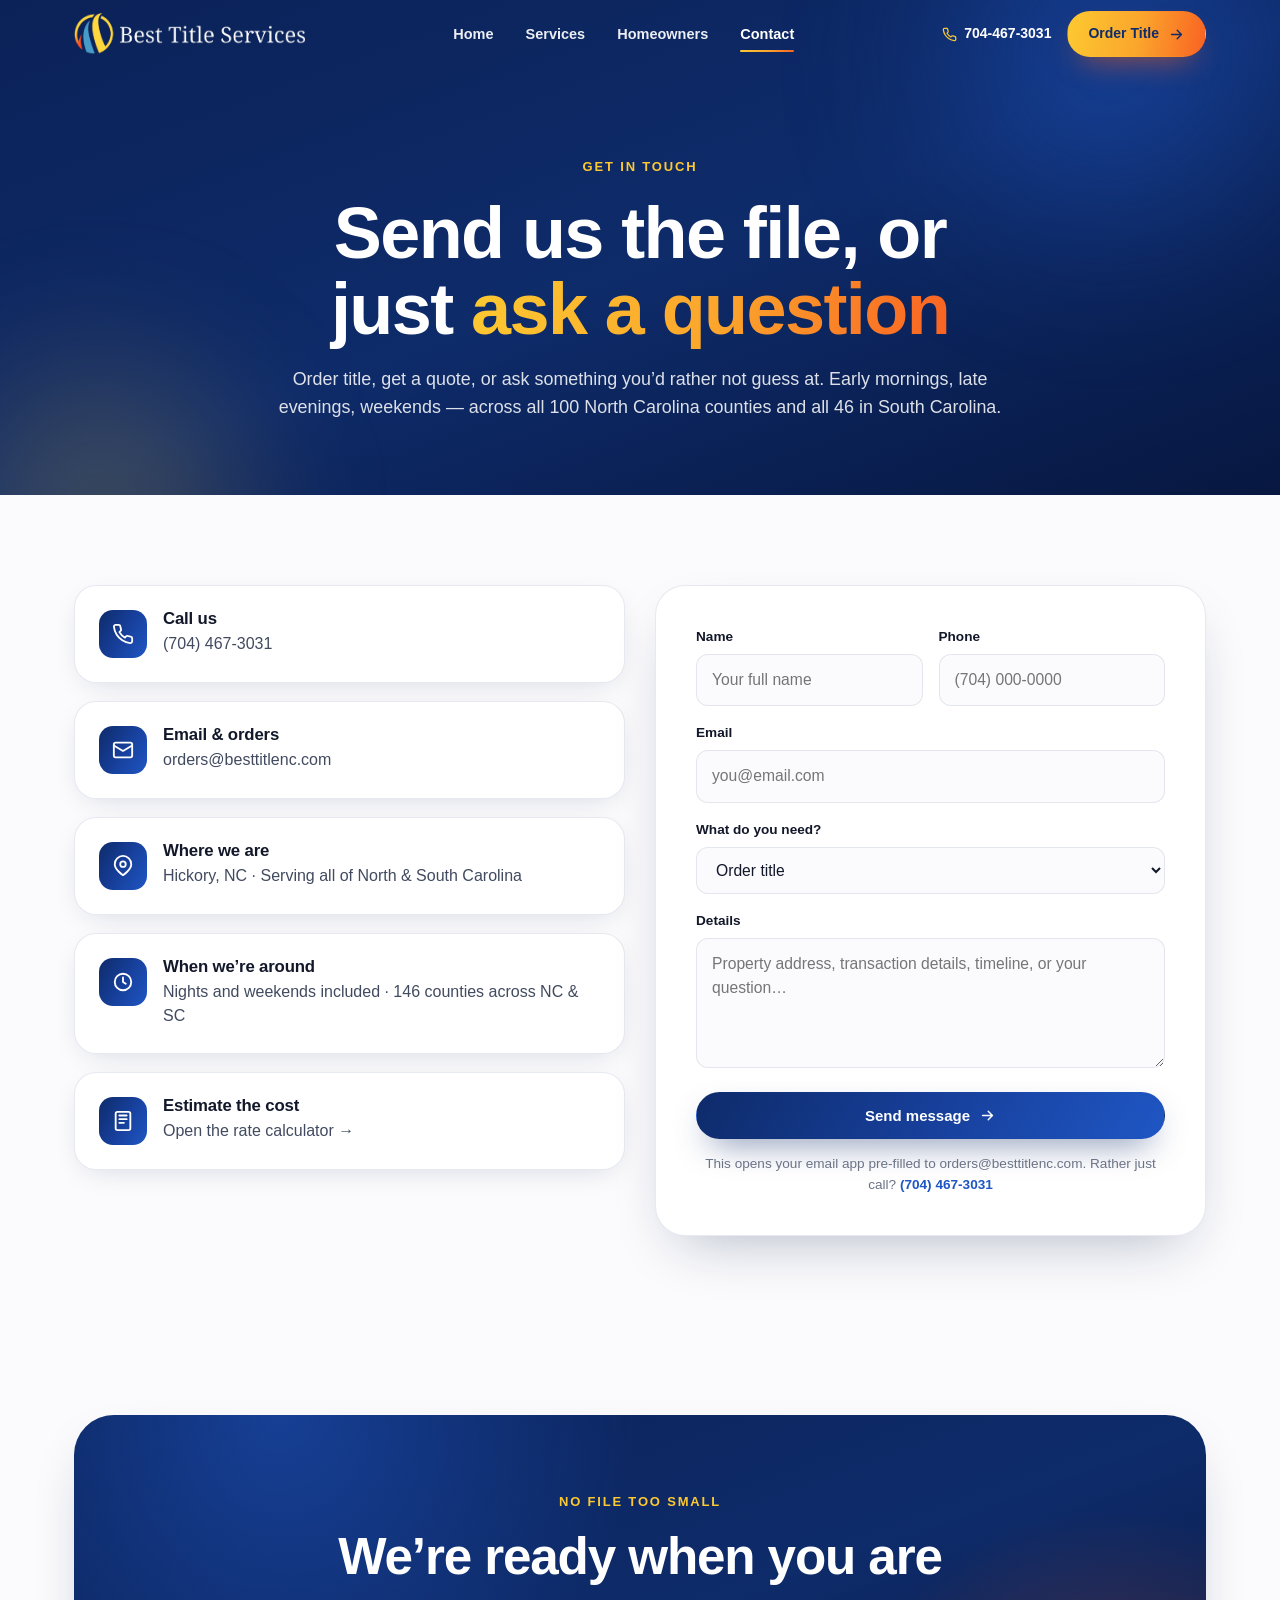
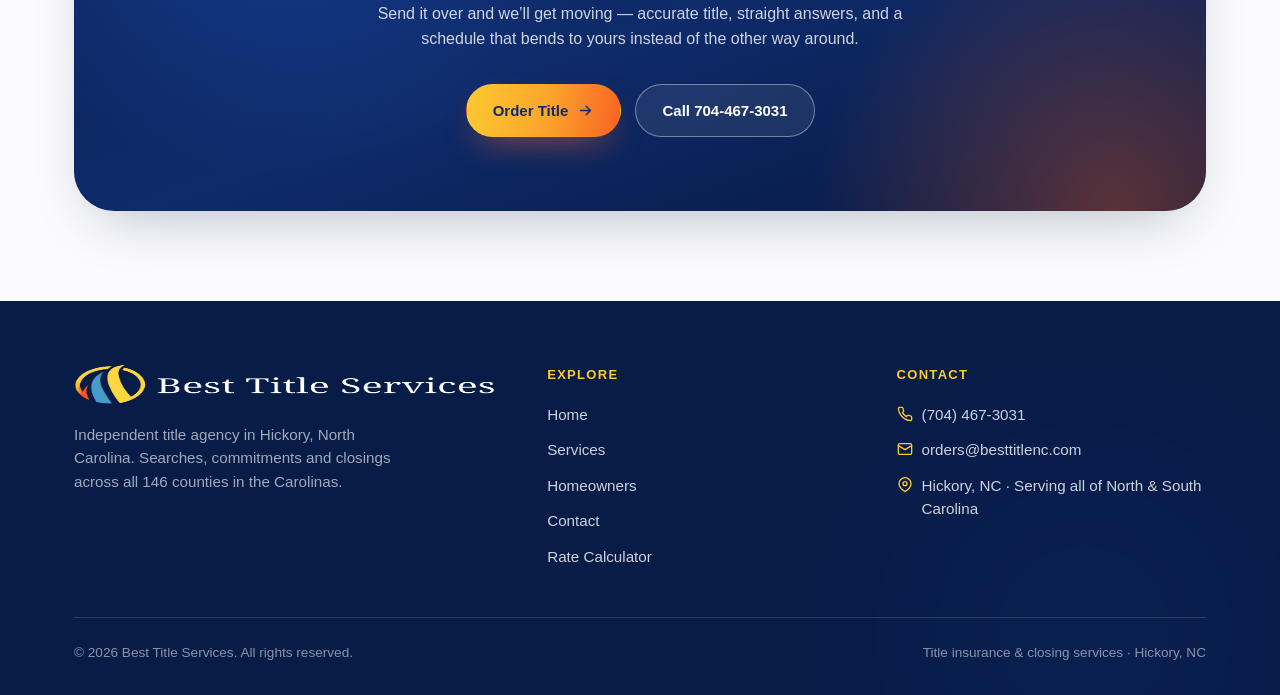
==== commit 833c45c7: "Rewrite all site copy in its own voice Taylormade's wording was carried over nearly verbatim, which " ====
--- a/contact.html
+++ b/contact.html
@@ -3,11 +3,11 @@
 <head>
 <meta charset="UTF-8" />
 <meta name="viewport" content="width=device-width, initial-scale=1.0" />
-<title>Contact — Best Title Services | Order Title in Hickory, NC</title>
-<meta name="description" content="Contact Best Title Services to order title or ask a question. Available nights and weekends across North and South Carolina. Call (704) 467-3031 or email orders@besttitlenc.com." />
+<title>Contact — Best Title Services | Hickory, NC</title>
+<meta name="description" content="Order title, request a quote, or ask a question. Best Title Services is reachable early mornings, late evenings and weekends across North and South Carolina. Call (704) 467-3031 or email orders@besttitlenc.com." />
 <link rel="canonical" href="https://www.besttitlenc.com/contact.html" />
-<meta property="og:title" content="Contact — Best Title Services | Order Title in Hickory, NC" />
-<meta property="og:description" content="Contact Best Title Services to order title or ask a question. Available nights and weekends across North and South Carolina. Call (704) 467-3031 or email orders@besttitlenc.com." />
+<meta property="og:title" content="Contact — Best Title Services | Hickory, NC" />
+<meta property="og:description" content="Order title, request a quote, or ask a question. Best Title Services is reachable early mornings, late evenings and weekends across North and South Carolina. Call (704) 467-3031 or email orders@besttitlenc.com." />
 <meta property="og:type" content="website" />
 <meta property="og:url" content="https://www.besttitlenc.com/contact.html" />
 <meta property="og:image" content="https://www.besttitlenc.com/assets/img/hero-lake.jpg" />
@@ -52,8 +52,8 @@
   <div class="wrap">
     <div class="section-head" data-reveal>
       <span class="eyebrow">Get in touch</span>
-      <h1>Let&rsquo;s get your <span class="text-grad">title started</span></h1>
-      <p>Order title, request a quote, or ask a question. We&rsquo;re accessible early mornings, late evenings, and weekends &mdash; serving every county in North and South Carolina.</p>
+      <h1>Send us the file, or just <span class="text-grad">ask a question</span></h1>
+      <p>Order title, get a quote, or ask something you&rsquo;d rather not guess at. Early mornings, late evenings, weekends &mdash; across all 100 North Carolina counties and all 46 in South Carolina.</p>
     </div>
   </div>
 </section>
@@ -77,11 +77,11 @@
         </div>
         <div class="contact-card d3" data-reveal>
           <div class="ci"><svg viewBox="0 0 24 24" fill="none" stroke="currentColor" stroke-width="2" stroke-linecap="round" stroke-linejoin="round"><circle cx="12" cy="12" r="9"/><path d="M12 7v5l3 2"/></svg></div>
-          <div><h3>Hours</h3><p>Available nights &amp; weekends &middot; Serving all of NC &amp; SC</p></div>
+          <div><h3>When we&rsquo;re around</h3><p>Nights and weekends included &middot; 146 counties across NC &amp; SC</p></div>
         </div>
         <div class="contact-card" data-reveal>
           <div class="ci"><svg viewBox="0 0 24 24" fill="none" stroke="currentColor" stroke-width="2" stroke-linecap="round" stroke-linejoin="round"><rect x="4" y="2" width="16" height="20" rx="2"/><path d="M8 6h8M8 10h8M8 14h5"/></svg></div>
-          <div><h3>Rate calculator</h3><a href="https://rates.wfgnationaltitle.com/" target="_blank" rel="noopener">Estimate your title costs &rarr;</a></div>
+          <div><h3>Estimate the cost</h3><a href="https://rates.wfgnationaltitle.com/" target="_blank" rel="noopener">Open the rate calculator &rarr;</a></div>
         </div>
       </div>
 
@@ -101,7 +101,7 @@
           <input type="email" id="email" name="email" placeholder="you@email.com" autocomplete="email" required />
         </div>
         <div class="field">
-          <label for="topic">How can we help?</label>
+          <label for="topic">What do you need?</label>
           <select id="topic" name="topic">
             <option>Order title</option>
             <option>Request a quote</option>
@@ -116,7 +116,7 @@
           <textarea id="message" name="message" placeholder="Property address, transaction details, timeline, or your question&hellip;"></textarea>
         </div>
         <button type="submit" class="btn btn--primary" style="width:100%;justify-content:center;">Send message <svg viewBox="0 0 24 24" fill="none" stroke="currentColor" stroke-width="2" stroke-linecap="round" stroke-linejoin="round"><path d="M5 12h14M13 6l6 6-6 6"/></svg></button>
-        <p id="formNote" style="font-size:.85rem;color:var(--muted);margin-top:14px;text-align:center;">This opens your email app pre-filled to orders@besttitlenc.com. Prefer to call? <a href="tel:7044673031" style="color:var(--brand-2);font-weight:650;">(704) 467-3031</a></p>
+        <p id="formNote" style="font-size:.85rem;color:var(--muted);margin-top:14px;text-align:center;">This opens your email app pre-filled to orders@besttitlenc.com. Rather just call? <a href="tel:7044673031" style="color:var(--brand-2);font-weight:650;">(704) 467-3031</a></p>
       </form>
 
     </div>
@@ -127,9 +127,9 @@
 <section class="section section--tight">
   <div class="wrap">
     <div class="cta-card" data-reveal>
-      <span class="eyebrow eyebrow--light">Available nights &amp; weekends</span>
-      <h2>Ready when you are</h2>
-      <p>Send your request and our team will get started right away &mdash; accurate title, clear communication, and service on your schedule.</p>
+      <span class="eyebrow eyebrow--light">No file too small</span>
+      <h2>We&rsquo;re ready when you are</h2>
+      <p>Send it over and we&rsquo;ll get moving &mdash; accurate title, straight answers, and a schedule that bends to yours instead of the other way around.</p>
       <div class="cta-actions">
         <a href="mailto:orders@besttitlenc.com?subject=New%20Title%20Request%20Best%20Title%20Services" class="btn btn--gold">Order Title <svg viewBox="0 0 24 24" fill="none" stroke="currentColor" stroke-width="2" stroke-linecap="round" stroke-linejoin="round"><path d="M5 12h14M13 6l6 6-6 6"/></svg></a>
         <a href="tel:7044673031" class="btn btn--outline-light">Call 704-467-3031</a>
@@ -145,7 +145,7 @@
     <div class="footer__grid">
       <div>
         <div class="footer__logo"><img src="assets/img/logo-light.png" alt="Best Title Services" width="420" height="200" /></div>
-        <p>Providing residential and commercial title insurance across North &amp; South Carolina. Trusted, independent, and available when you need us.</p>
+        <p>Independent title agency in Hickory, North Carolina. Searches, commitments and closings across all 146 counties in the Carolinas.</p>
       </div>
       <div>
         <h4>Explore</h4>
@@ -168,7 +168,7 @@
     </div>
     <div class="footer__bottom">
       <span>&copy; <span id="year">2026</span> Best Title Services. All rights reserved.</span>
-      <span>Residential &amp; Commercial Title Insurance &middot; NC &amp; SC</span>
+      <span>Title insurance &amp; closing services &middot; Hickory, NC</span>
     </div>
   </div>
 </footer>
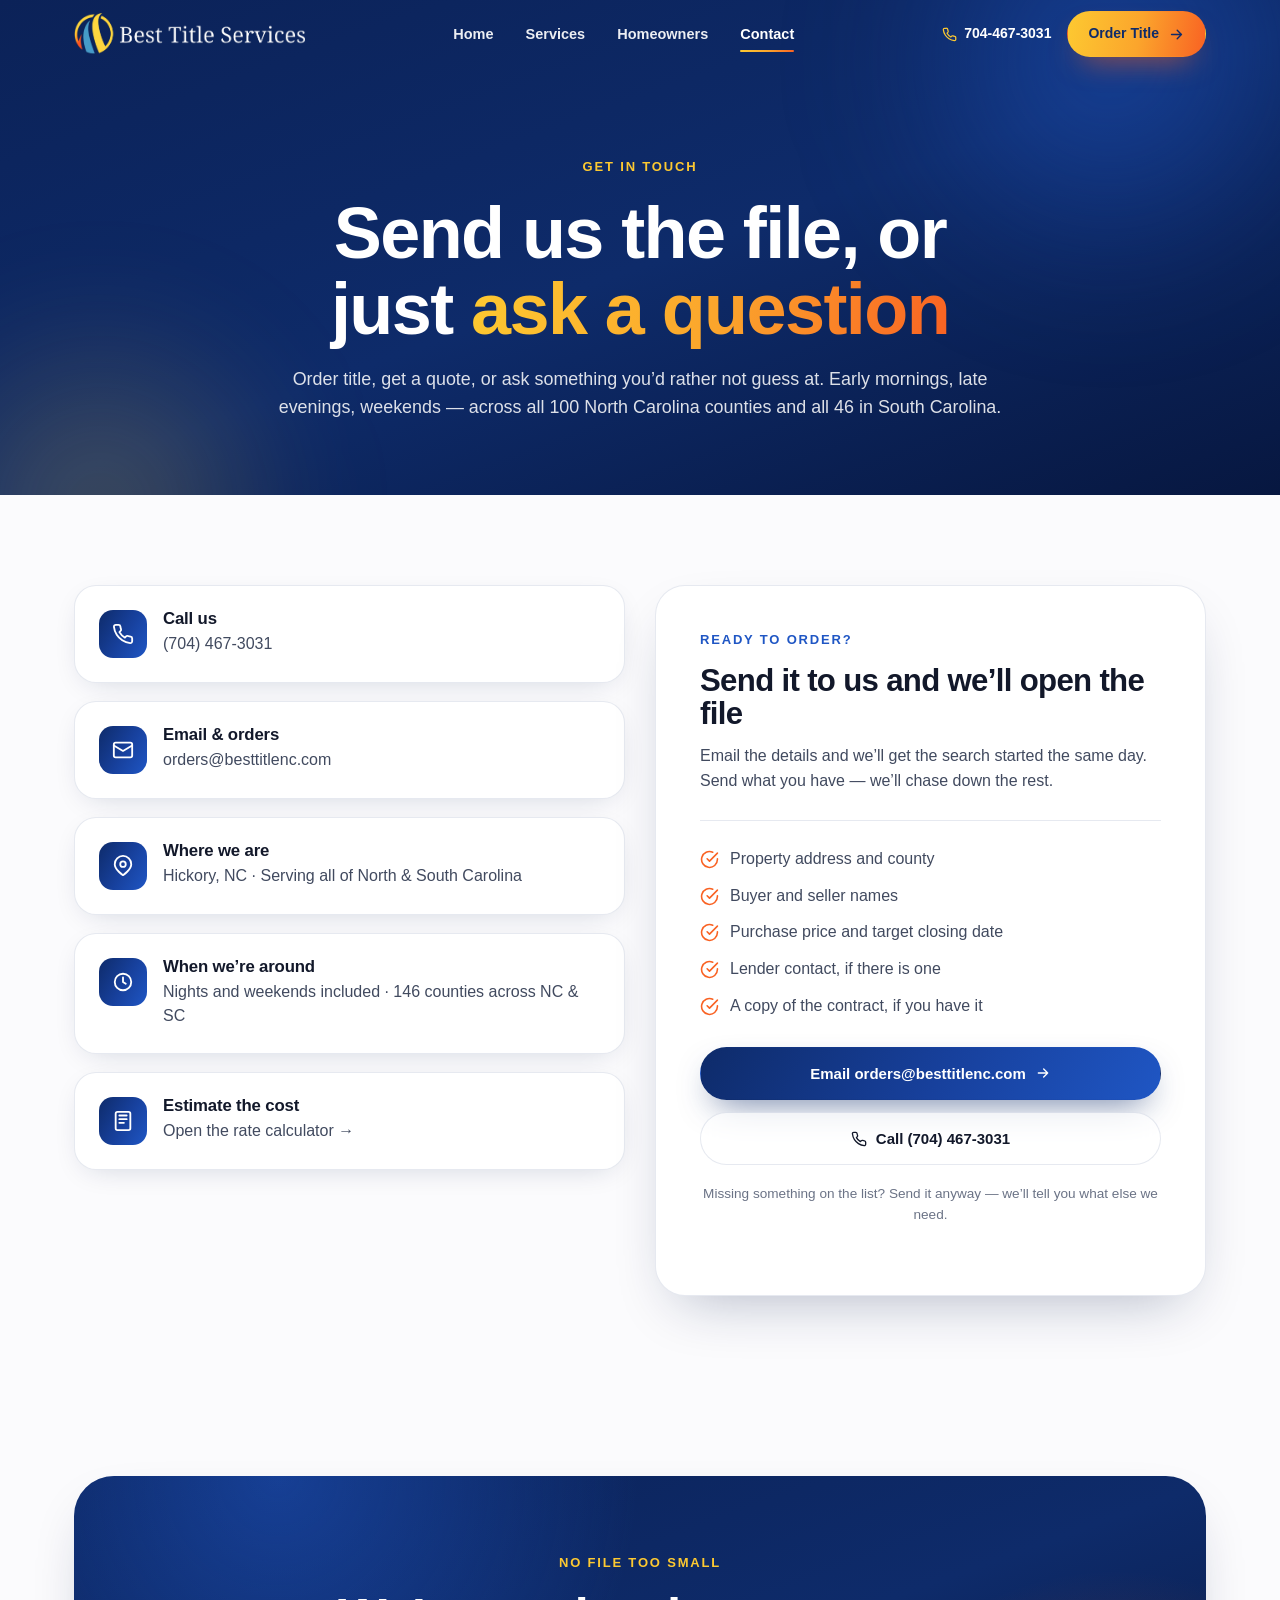
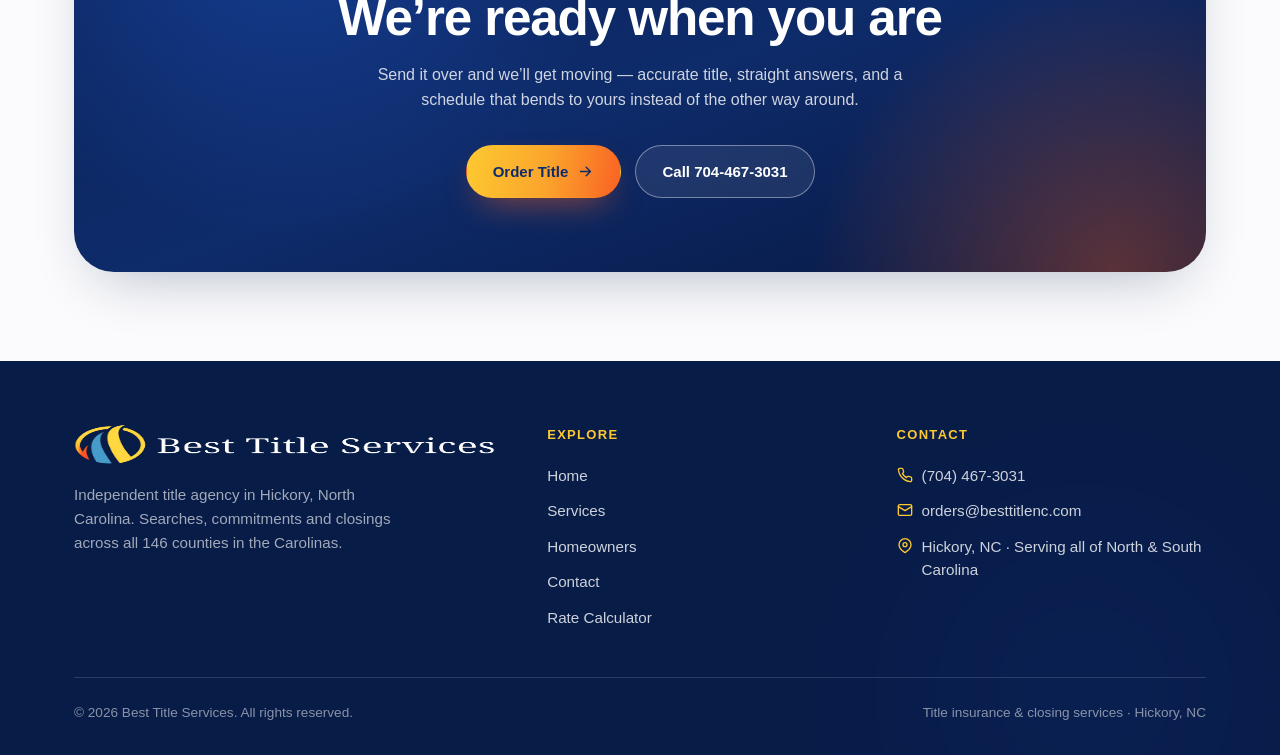
==== commit 3ef92aba: "Replace contact form with direct email/call panel The form only built a mailto: link and handed off " ====
--- a/contact.html
+++ b/contact.html
@@ -85,39 +85,25 @@
         </div>
       </div>
 
-      <form class="form-card" id="contactForm" data-reveal novalidate>
-        <div class="form-row">
-          <div class="field">
-            <label for="name">Name</label>
-            <input type="text" id="name" name="name" placeholder="Your full name" autocomplete="name" required />
-          </div>
-          <div class="field">
-            <label for="phone">Phone</label>
-            <input type="tel" id="phone" name="phone" placeholder="(704) 000-0000" autocomplete="tel" />
-          </div>
+      <div class="order-panel" data-reveal>
+        <span class="order-panel__label">Ready to order?</span>
+        <h2>Send it to us and we&rsquo;ll open the file</h2>
+        <p>Email the details and we&rsquo;ll get the search started the same day. Send what you have &mdash; we&rsquo;ll chase down the rest.</p>
+
+        <ul class="order-panel__list">
+          <li><svg viewBox="0 0 24 24" fill="none" stroke="currentColor" stroke-width="2" stroke-linecap="round" stroke-linejoin="round"><path d="M22 11.08V12a10 10 0 1 1-5.93-9.14"/><path d="M22 4 12 14.01l-3-3"/></svg>Property address and county</li>
+          <li><svg viewBox="0 0 24 24" fill="none" stroke="currentColor" stroke-width="2" stroke-linecap="round" stroke-linejoin="round"><path d="M22 11.08V12a10 10 0 1 1-5.93-9.14"/><path d="M22 4 12 14.01l-3-3"/></svg>Buyer and seller names</li>
+          <li><svg viewBox="0 0 24 24" fill="none" stroke="currentColor" stroke-width="2" stroke-linecap="round" stroke-linejoin="round"><path d="M22 11.08V12a10 10 0 1 1-5.93-9.14"/><path d="M22 4 12 14.01l-3-3"/></svg>Purchase price and target closing date</li>
+          <li><svg viewBox="0 0 24 24" fill="none" stroke="currentColor" stroke-width="2" stroke-linecap="round" stroke-linejoin="round"><path d="M22 11.08V12a10 10 0 1 1-5.93-9.14"/><path d="M22 4 12 14.01l-3-3"/></svg>Lender contact, if there is one</li>
+          <li><svg viewBox="0 0 24 24" fill="none" stroke="currentColor" stroke-width="2" stroke-linecap="round" stroke-linejoin="round"><path d="M22 11.08V12a10 10 0 1 1-5.93-9.14"/><path d="M22 4 12 14.01l-3-3"/></svg>A copy of the contract, if you have it</li>
+        </ul>
+
+        <div class="order-panel__actions">
+          <a href="mailto:orders@besttitlenc.com?subject=New%20Title%20Request%20Best%20Title%20Services" class="btn btn--primary">Email orders@besttitlenc.com <svg viewBox="0 0 24 24" fill="none" stroke="currentColor" stroke-width="2" stroke-linecap="round" stroke-linejoin="round"><path d="M5 12h14M13 6l6 6-6 6"/></svg></a>
+          <a href="tel:7044673031" class="btn btn--ghost"><svg viewBox="0 0 24 24" fill="none" stroke="currentColor" stroke-width="2" stroke-linecap="round" stroke-linejoin="round"><path d="M22 16.92v3a2 2 0 0 1-2.18 2 19.79 19.79 0 0 1-8.63-3.07 19.5 19.5 0 0 1-6-6 19.79 19.79 0 0 1-3.07-8.67A2 2 0 0 1 4.11 2h3a2 2 0 0 1 2 1.72 12.84 12.84 0 0 0 .7 2.81 2 2 0 0 1-.45 2.11L8.09 9.91a16 16 0 0 0 6 6l1.27-1.27a2 2 0 0 1 2.11-.45 12.84 12.84 0 0 0 2.81.7A2 2 0 0 1 22 16.92z"/></svg> Call (704) 467-3031</a>
         </div>
-        <div class="field">
-          <label for="email">Email</label>
-          <input type="email" id="email" name="email" placeholder="you@email.com" autocomplete="email" required />
-        </div>
-        <div class="field">
-          <label for="topic">What do you need?</label>
-          <select id="topic" name="topic">
-            <option>Order title</option>
-            <option>Request a quote</option>
-            <option>Residential / land title</option>
-            <option>Commercial title</option>
-            <option>Closing services</option>
-            <option>General question</option>
-          </select>
-        </div>
-        <div class="field">
-          <label for="message">Details</label>
-          <textarea id="message" name="message" placeholder="Property address, transaction details, timeline, or your question&hellip;"></textarea>
-        </div>
-        <button type="submit" class="btn btn--primary" style="width:100%;justify-content:center;">Send message <svg viewBox="0 0 24 24" fill="none" stroke="currentColor" stroke-width="2" stroke-linecap="round" stroke-linejoin="round"><path d="M5 12h14M13 6l6 6-6 6"/></svg></button>
-        <p id="formNote" style="font-size:.85rem;color:var(--muted);margin-top:14px;text-align:center;">This opens your email app pre-filled to orders@besttitlenc.com. Rather just call? <a href="tel:7044673031" style="color:var(--brand-2);font-weight:650;">(704) 467-3031</a></p>
-      </form>
+        <p class="order-panel__note">Missing something on the list? Send it anyway &mdash; we&rsquo;ll tell you what else we need.</p>
+      </div>
 
     </div>
   </div>
--- a/assets/css/style.css
+++ b/assets/css/style.css
@@ -535,19 +535,27 @@
 .contact-card h3 { font-size: 1.05rem; margin-bottom: 4px; }
 .contact-card a, .contact-card p { color: var(--ink-soft); font-size: 1rem; }
 .contact-card a:hover { color: var(--brand-2); }
-.form-card { padding: clamp(26px, 4vw, 40px); background: var(--white); border: 1px solid var(--line); border-radius: var(--r-lg); box-shadow: var(--shadow-card); }
-.form-row { display: grid; grid-template-columns: 1fr 1fr; gap: 16px; }
-.field { margin-bottom: 16px; }
-.field label { display: block; font-size: .85rem; font-weight: 650; color: var(--ink); margin-bottom: 7px; }
-.field input, .field textarea, .field select {
-  width: 100%; padding: 13px 15px; border: 1px solid var(--line); border-radius: 12px;
-  font: inherit; font-size: .98rem; color: var(--ink); background: var(--bg);
-  transition: border-color .25s var(--ease), box-shadow .25s var(--ease);
-}
-.field input:focus, .field textarea:focus, .field select:focus {
-  outline: none; border-color: var(--brand-2); box-shadow: 0 0 0 3px rgba(31,86,196,.16); background: #fff;
-}
-.field textarea { resize: vertical; min-height: 130px; }
+.order-panel {
+  padding: clamp(28px, 4vw, 44px); background: var(--white); border: 1px solid var(--line);
+  border-radius: var(--r-lg); box-shadow: var(--shadow-card);
+}
+.order-panel__label {
+  display: block; font-size: 13px; font-weight: 700; letter-spacing: .14em;
+  text-transform: uppercase; color: var(--brand-2); margin-bottom: 14px;
+}
+.order-panel h2 { font-size: clamp(1.5rem, 2.5vw, 1.95rem); margin-bottom: 14px; }
+.order-panel > p { margin-bottom: 26px; }
+.order-panel__list {
+  list-style: none; display: grid; gap: 12px; margin-bottom: 28px;
+  padding-top: 26px; border-top: 1px solid var(--line);
+}
+.order-panel__list li { display: flex; align-items: flex-start; gap: 11px; font-size: 1rem; color: var(--ink-soft); }
+.order-panel__list li svg { flex: 0 0 auto; width: 19px; height: 19px; color: var(--orange); margin-top: 3px; }
+.order-panel__actions { display: grid; gap: 12px; }
+.order-panel__actions .btn { width: 100%; justify-content: center; }
+.order-panel__actions .btn svg { width: 16px; height: 16px; }
+.order-panel__actions .btn--ghost:hover svg { transform: none; }
+.order-panel__note { font-size: .85rem; color: var(--muted); margin-top: 18px; text-align: center; }
 
 /* ---------- Responsive ---------- */
 @media (max-width: 980px) {
@@ -559,7 +567,6 @@
 }
 @media (max-width: 820px) {
   .contact-grid { grid-template-columns: 1fr; }
-  .form-row { grid-template-columns: 1fr; }
 }
 @media (max-width: 720px) {
   .nav__links, .nav__phone { display: none; }
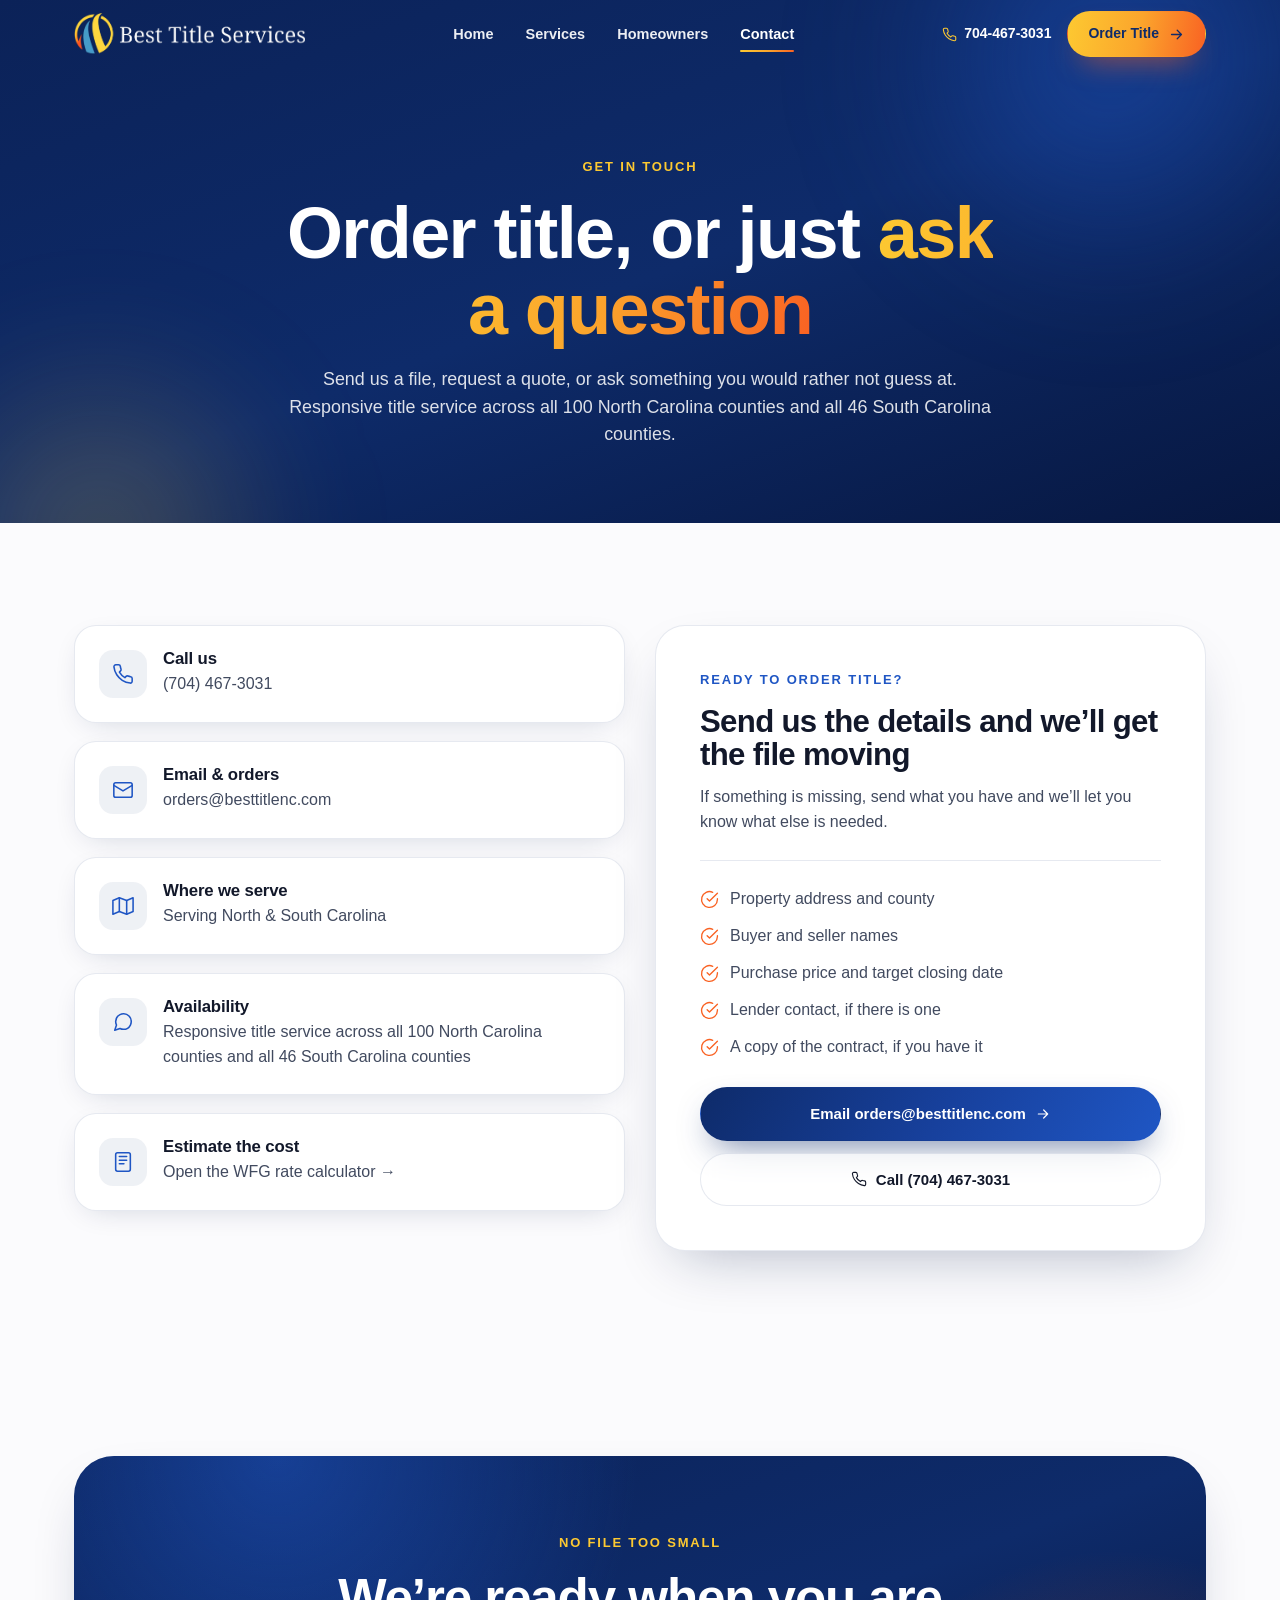
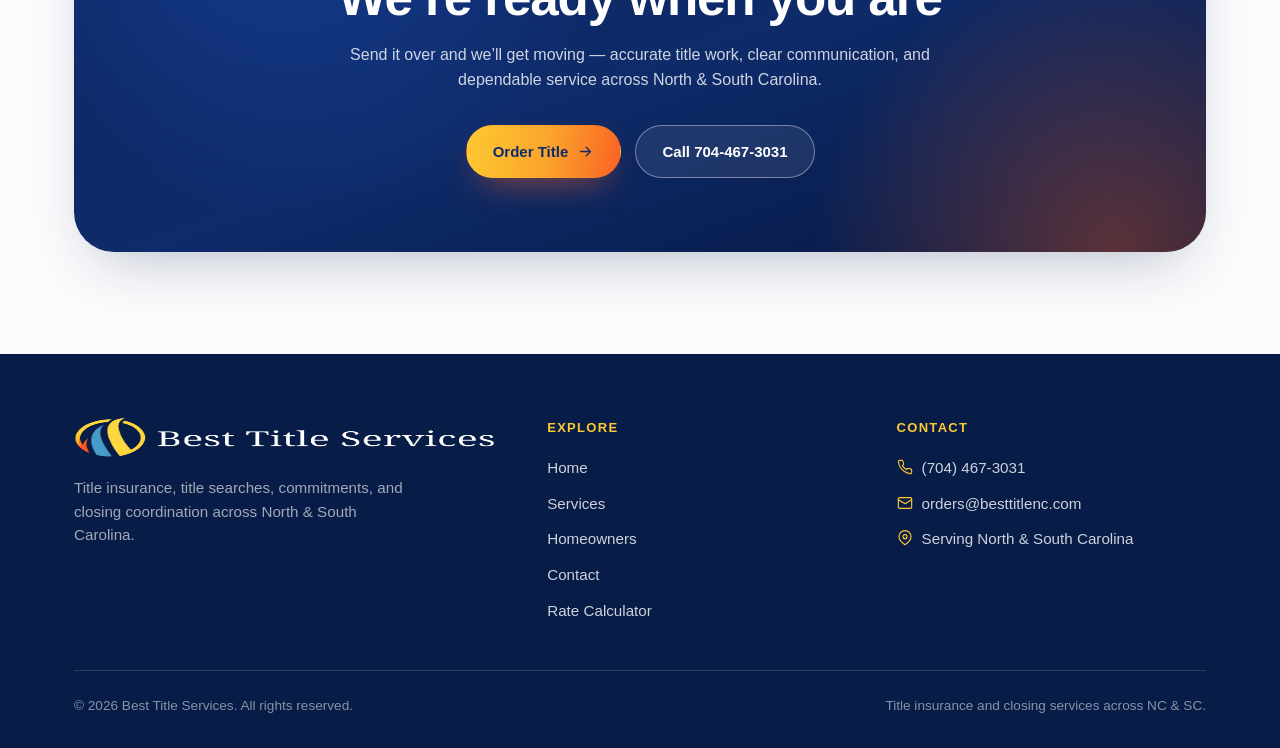
==== commit e1263dd4: "Apply client revision requests Reposition from a Hickory agency to a Carolinas-wide one, and clean u" ====
--- a/contact.html
+++ b/contact.html
@@ -3,11 +3,11 @@
 <head>
 <meta charset="UTF-8" />
 <meta name="viewport" content="width=device-width, initial-scale=1.0" />
-<title>Contact — Best Title Services | Hickory, NC</title>
-<meta name="description" content="Order title, request a quote, or ask a question. Best Title Services is reachable early mornings, late evenings and weekends across North and South Carolina. Call (704) 467-3031 or email orders@besttitlenc.com." />
+<title>Contact — Best Title Services | Order Title in NC &amp; SC</title>
+<meta name="description" content="Order title, request a quote, or ask a question. Responsive title service across all 100 North Carolina counties and all 46 South Carolina counties. Call (704) 467-3031 or email orders@besttitlenc.com." />
 <link rel="canonical" href="https://www.besttitlenc.com/contact.html" />
-<meta property="og:title" content="Contact — Best Title Services | Hickory, NC" />
-<meta property="og:description" content="Order title, request a quote, or ask a question. Best Title Services is reachable early mornings, late evenings and weekends across North and South Carolina. Call (704) 467-3031 or email orders@besttitlenc.com." />
+<meta property="og:title" content="Contact — Best Title Services | Order Title in NC &amp; SC" />
+<meta property="og:description" content="Order title, request a quote, or ask a question. Responsive title service across all 100 North Carolina counties and all 46 South Carolina counties. Call (704) 467-3031 or email orders@besttitlenc.com." />
 <meta property="og:type" content="website" />
 <meta property="og:url" content="https://www.besttitlenc.com/contact.html" />
 <meta property="og:image" content="https://www.besttitlenc.com/assets/img/hero-lake.jpg" />
@@ -32,8 +32,8 @@
       <a href="contact.html" class="active">Contact</a>
     </nav>
     <div class="nav__cta">
-      <a href="tel:7044673031" class="nav__phone"><svg viewBox="0 0 24 24" fill="none" stroke="currentColor" stroke-width="2" stroke-linecap="round" stroke-linejoin="round"><path d="M22 16.92v3a2 2 0 0 1-2.18 2 19.79 19.79 0 0 1-8.63-3.07 19.5 19.5 0 0 1-6-6 19.79 19.79 0 0 1-3.07-8.67A2 2 0 0 1 4.11 2h3a2 2 0 0 1 2 1.72 12.84 12.84 0 0 0 .7 2.81 2 2 0 0 1-.45 2.11L8.09 9.91a16 16 0 0 0 6 6l1.27-1.27a2 2 0 0 1 2.11-.45 12.84 12.84 0 0 0 2.81.7A2 2 0 0 1 22 16.92z"/></svg>704-467-3031</a>
-      <a href="mailto:orders@besttitlenc.com?subject=New%20Title%20Request%20Best%20Title%20Services" class="btn btn--primary btn--sm">Order Title <svg viewBox="0 0 24 24" fill="none" stroke="currentColor" stroke-width="2" stroke-linecap="round" stroke-linejoin="round"><path d="M5 12h14M13 6l6 6-6 6"/></svg></a>
+      <a href="tel:7044673031" class="nav__phone"><svg viewBox="0 0 24 24" fill="none" stroke="currentColor" stroke-width="1.7" stroke-linecap="round" stroke-linejoin="round"><path d="M22 16.92v3a2 2 0 0 1-2.18 2 19.79 19.79 0 0 1-8.63-3.07 19.5 19.5 0 0 1-6-6 19.79 19.79 0 0 1-3.07-8.67A2 2 0 0 1 4.11 2h3a2 2 0 0 1 2 1.72 12.84 12.84 0 0 0 .7 2.81 2 2 0 0 1-.45 2.11L8.09 9.91a16 16 0 0 0 6 6l1.27-1.27a2 2 0 0 1 2.11-.45 12.84 12.84 0 0 0 2.81.7A2 2 0 0 1 22 16.92z"/></svg>704-467-3031</a>
+      <a href="mailto:orders@besttitlenc.com?subject=New%20Title%20Request%20Best%20Title%20Services" class="btn btn--primary btn--sm">Order Title <svg viewBox="0 0 24 24" fill="none" stroke="currentColor" stroke-width="1.8" stroke-linecap="round" stroke-linejoin="round"><path d="M5 12h14M13 6l6 6-6 6"/></svg></a>
       <button class="nav__burger" aria-label="Menu" aria-expanded="false"><span></span><span></span><span></span></button>
     </div>
   </div>
@@ -52,8 +52,8 @@
   <div class="wrap">
     <div class="section-head" data-reveal>
       <span class="eyebrow">Get in touch</span>
-      <h1>Send us the file, or just <span class="text-grad">ask a question</span></h1>
-      <p>Order title, get a quote, or ask something you&rsquo;d rather not guess at. Early mornings, late evenings, weekends &mdash; across all 100 North Carolina counties and all 46 in South Carolina.</p>
+      <h1>Order title, or just <span class="text-grad">ask a question</span></h1>
+      <p>Send us a file, request a quote, or ask something you would rather not guess at. Responsive title service across all 100 North Carolina counties and all 46 South Carolina counties.</p>
     </div>
   </div>
 </section>
@@ -64,45 +64,44 @@
 
       <div class="contact-cards">
         <div class="contact-card" data-reveal>
-          <div class="ci"><svg viewBox="0 0 24 24" fill="none" stroke="currentColor" stroke-width="2" stroke-linecap="round" stroke-linejoin="round"><path d="M22 16.92v3a2 2 0 0 1-2.18 2 19.79 19.79 0 0 1-8.63-3.07 19.5 19.5 0 0 1-6-6 19.79 19.79 0 0 1-3.07-8.67A2 2 0 0 1 4.11 2h3a2 2 0 0 1 2 1.72 12.84 12.84 0 0 0 .7 2.81 2 2 0 0 1-.45 2.11L8.09 9.91a16 16 0 0 0 6 6l1.27-1.27a2 2 0 0 1 2.11-.45 12.84 12.84 0 0 0 2.81.7A2 2 0 0 1 22 16.92z"/></svg></div>
+          <div class="ci"><svg viewBox="0 0 24 24" fill="none" stroke="currentColor" stroke-width="1.7" stroke-linecap="round" stroke-linejoin="round"><path d="M22 16.92v3a2 2 0 0 1-2.18 2 19.79 19.79 0 0 1-8.63-3.07 19.5 19.5 0 0 1-6-6 19.79 19.79 0 0 1-3.07-8.67A2 2 0 0 1 4.11 2h3a2 2 0 0 1 2 1.72 12.84 12.84 0 0 0 .7 2.81 2 2 0 0 1-.45 2.11L8.09 9.91a16 16 0 0 0 6 6l1.27-1.27a2 2 0 0 1 2.11-.45 12.84 12.84 0 0 0 2.81.7A2 2 0 0 1 22 16.92z"/></svg></div>
           <div><h3>Call us</h3><a href="tel:7044673031">(704) 467-3031</a></div>
         </div>
         <div class="contact-card d1" data-reveal>
-          <div class="ci"><svg viewBox="0 0 24 24" fill="none" stroke="currentColor" stroke-width="2" stroke-linecap="round" stroke-linejoin="round"><rect x="2" y="4" width="20" height="16" rx="2"/><path d="m22 7-10 6L2 7"/></svg></div>
+          <div class="ci"><svg viewBox="0 0 24 24" fill="none" stroke="currentColor" stroke-width="1.7" stroke-linecap="round" stroke-linejoin="round"><rect x="2" y="4" width="20" height="16" rx="2"/><path d="m22 7-10 6L2 7"/></svg></div>
           <div><h3>Email &amp; orders</h3><a href="mailto:orders@besttitlenc.com">orders@besttitlenc.com</a></div>
         </div>
         <div class="contact-card d2" data-reveal>
-          <div class="ci"><svg viewBox="0 0 24 24" fill="none" stroke="currentColor" stroke-width="2" stroke-linecap="round" stroke-linejoin="round"><path d="M21 10c0 6-9 12-9 12s-9-6-9-12a9 9 0 0 1 18 0z"/><circle cx="12" cy="10" r="3"/></svg></div>
-          <div><h3>Where we are</h3><p>Hickory, NC &middot; Serving all of North &amp; South Carolina</p></div>
+          <div class="ci"><svg viewBox="0 0 24 24" fill="none" stroke="currentColor" stroke-width="1.7" stroke-linecap="round" stroke-linejoin="round"><path d="m1 6 7-3 8 3 7-3v15l-7 3-8-3-7 3z"/><path d="M8 3v15M16 6v15"/></svg></div>
+          <div><h3>Where we serve</h3><p>Serving North &amp; South Carolina</p></div>
         </div>
         <div class="contact-card d3" data-reveal>
-          <div class="ci"><svg viewBox="0 0 24 24" fill="none" stroke="currentColor" stroke-width="2" stroke-linecap="round" stroke-linejoin="round"><circle cx="12" cy="12" r="9"/><path d="M12 7v5l3 2"/></svg></div>
-          <div><h3>When we&rsquo;re around</h3><p>Nights and weekends included &middot; 146 counties across NC &amp; SC</p></div>
+          <div class="ci"><svg viewBox="0 0 24 24" fill="none" stroke="currentColor" stroke-width="1.7" stroke-linecap="round" stroke-linejoin="round"><path d="M21 11.5a8.4 8.4 0 0 1-.9 3.8 8.5 8.5 0 0 1-7.6 4.7 8.4 8.4 0 0 1-3.8-.9L3 21l1.9-5.7a8.4 8.4 0 0 1-.9-3.8 8.5 8.5 0 0 1 4.7-7.6 8.4 8.4 0 0 1 3.8-.9h.5a8.5 8.5 0 0 1 8 8v.5z"/></svg></div>
+          <div><h3>Availability</h3><p>Responsive title service across all 100 North Carolina counties and all 46 South Carolina counties</p></div>
         </div>
         <div class="contact-card" data-reveal>
-          <div class="ci"><svg viewBox="0 0 24 24" fill="none" stroke="currentColor" stroke-width="2" stroke-linecap="round" stroke-linejoin="round"><rect x="4" y="2" width="16" height="20" rx="2"/><path d="M8 6h8M8 10h8M8 14h5"/></svg></div>
-          <div><h3>Estimate the cost</h3><a href="https://rates.wfgnationaltitle.com/" target="_blank" rel="noopener">Open the rate calculator &rarr;</a></div>
+          <div class="ci"><svg viewBox="0 0 24 24" fill="none" stroke="currentColor" stroke-width="1.7" stroke-linecap="round" stroke-linejoin="round"><rect x="4" y="2" width="16" height="20" rx="2"/><path d="M8 6h8M8 10h8M8 14h5"/></svg></div>
+          <div><h3>Estimate the cost</h3><a href="https://rates.wfgnationaltitle.com/" target="_blank" rel="noopener">Open the WFG rate calculator &rarr;</a></div>
         </div>
       </div>
 
       <div class="order-panel" data-reveal>
-        <span class="order-panel__label">Ready to order?</span>
-        <h2>Send it to us and we&rsquo;ll open the file</h2>
-        <p>Email the details and we&rsquo;ll get the search started the same day. Send what you have &mdash; we&rsquo;ll chase down the rest.</p>
+        <span class="order-panel__label">Ready to order title?</span>
+        <h2>Send us the details and we&rsquo;ll get the file moving</h2>
+        <p>If something is missing, send what you have and we&rsquo;ll let you know what else is needed.</p>
 
         <ul class="order-panel__list">
-          <li><svg viewBox="0 0 24 24" fill="none" stroke="currentColor" stroke-width="2" stroke-linecap="round" stroke-linejoin="round"><path d="M22 11.08V12a10 10 0 1 1-5.93-9.14"/><path d="M22 4 12 14.01l-3-3"/></svg>Property address and county</li>
-          <li><svg viewBox="0 0 24 24" fill="none" stroke="currentColor" stroke-width="2" stroke-linecap="round" stroke-linejoin="round"><path d="M22 11.08V12a10 10 0 1 1-5.93-9.14"/><path d="M22 4 12 14.01l-3-3"/></svg>Buyer and seller names</li>
-          <li><svg viewBox="0 0 24 24" fill="none" stroke="currentColor" stroke-width="2" stroke-linecap="round" stroke-linejoin="round"><path d="M22 11.08V12a10 10 0 1 1-5.93-9.14"/><path d="M22 4 12 14.01l-3-3"/></svg>Purchase price and target closing date</li>
-          <li><svg viewBox="0 0 24 24" fill="none" stroke="currentColor" stroke-width="2" stroke-linecap="round" stroke-linejoin="round"><path d="M22 11.08V12a10 10 0 1 1-5.93-9.14"/><path d="M22 4 12 14.01l-3-3"/></svg>Lender contact, if there is one</li>
-          <li><svg viewBox="0 0 24 24" fill="none" stroke="currentColor" stroke-width="2" stroke-linecap="round" stroke-linejoin="round"><path d="M22 11.08V12a10 10 0 1 1-5.93-9.14"/><path d="M22 4 12 14.01l-3-3"/></svg>A copy of the contract, if you have it</li>
+          <li><svg viewBox="0 0 24 24" fill="none" stroke="currentColor" stroke-width="1.7" stroke-linecap="round" stroke-linejoin="round"><path d="M22 11.08V12a10 10 0 1 1-5.93-9.14"/><path d="M22 4 12 14.01l-3-3"/></svg>Property address and county</li>
+          <li><svg viewBox="0 0 24 24" fill="none" stroke="currentColor" stroke-width="1.7" stroke-linecap="round" stroke-linejoin="round"><path d="M22 11.08V12a10 10 0 1 1-5.93-9.14"/><path d="M22 4 12 14.01l-3-3"/></svg>Buyer and seller names</li>
+          <li><svg viewBox="0 0 24 24" fill="none" stroke="currentColor" stroke-width="1.7" stroke-linecap="round" stroke-linejoin="round"><path d="M22 11.08V12a10 10 0 1 1-5.93-9.14"/><path d="M22 4 12 14.01l-3-3"/></svg>Purchase price and target closing date</li>
+          <li><svg viewBox="0 0 24 24" fill="none" stroke="currentColor" stroke-width="1.7" stroke-linecap="round" stroke-linejoin="round"><path d="M22 11.08V12a10 10 0 1 1-5.93-9.14"/><path d="M22 4 12 14.01l-3-3"/></svg>Lender contact, if there is one</li>
+          <li><svg viewBox="0 0 24 24" fill="none" stroke="currentColor" stroke-width="1.7" stroke-linecap="round" stroke-linejoin="round"><path d="M22 11.08V12a10 10 0 1 1-5.93-9.14"/><path d="M22 4 12 14.01l-3-3"/></svg>A copy of the contract, if you have it</li>
         </ul>
 
         <div class="order-panel__actions">
-          <a href="mailto:orders@besttitlenc.com?subject=New%20Title%20Request%20Best%20Title%20Services" class="btn btn--primary">Email orders@besttitlenc.com <svg viewBox="0 0 24 24" fill="none" stroke="currentColor" stroke-width="2" stroke-linecap="round" stroke-linejoin="round"><path d="M5 12h14M13 6l6 6-6 6"/></svg></a>
-          <a href="tel:7044673031" class="btn btn--ghost"><svg viewBox="0 0 24 24" fill="none" stroke="currentColor" stroke-width="2" stroke-linecap="round" stroke-linejoin="round"><path d="M22 16.92v3a2 2 0 0 1-2.18 2 19.79 19.79 0 0 1-8.63-3.07 19.5 19.5 0 0 1-6-6 19.79 19.79 0 0 1-3.07-8.67A2 2 0 0 1 4.11 2h3a2 2 0 0 1 2 1.72 12.84 12.84 0 0 0 .7 2.81 2 2 0 0 1-.45 2.11L8.09 9.91a16 16 0 0 0 6 6l1.27-1.27a2 2 0 0 1 2.11-.45 12.84 12.84 0 0 0 2.81.7A2 2 0 0 1 22 16.92z"/></svg> Call (704) 467-3031</a>
+          <a href="mailto:orders@besttitlenc.com?subject=New%20Title%20Request%20Best%20Title%20Services" class="btn btn--primary">Email orders@besttitlenc.com <svg viewBox="0 0 24 24" fill="none" stroke="currentColor" stroke-width="1.8" stroke-linecap="round" stroke-linejoin="round"><path d="M5 12h14M13 6l6 6-6 6"/></svg></a>
+          <a href="tel:7044673031" class="btn btn--ghost"><svg viewBox="0 0 24 24" fill="none" stroke="currentColor" stroke-width="1.7" stroke-linecap="round" stroke-linejoin="round"><path d="M22 16.92v3a2 2 0 0 1-2.18 2 19.79 19.79 0 0 1-8.63-3.07 19.5 19.5 0 0 1-6-6 19.79 19.79 0 0 1-3.07-8.67A2 2 0 0 1 4.11 2h3a2 2 0 0 1 2 1.72 12.84 12.84 0 0 0 .7 2.81 2 2 0 0 1-.45 2.11L8.09 9.91a16 16 0 0 0 6 6l1.27-1.27a2 2 0 0 1 2.11-.45 12.84 12.84 0 0 0 2.81.7A2 2 0 0 1 22 16.92z"/></svg> Call (704) 467-3031</a>
         </div>
-        <p class="order-panel__note">Missing something on the list? Send it anyway &mdash; we&rsquo;ll tell you what else we need.</p>
       </div>
 
     </div>
@@ -115,9 +114,9 @@
     <div class="cta-card" data-reveal>
       <span class="eyebrow eyebrow--light">No file too small</span>
       <h2>We&rsquo;re ready when you are</h2>
-      <p>Send it over and we&rsquo;ll get moving &mdash; accurate title, straight answers, and a schedule that bends to yours instead of the other way around.</p>
+      <p>Send it over and we&rsquo;ll get moving &mdash; accurate title work, clear communication, and dependable service across North &amp; South Carolina.</p>
       <div class="cta-actions">
-        <a href="mailto:orders@besttitlenc.com?subject=New%20Title%20Request%20Best%20Title%20Services" class="btn btn--gold">Order Title <svg viewBox="0 0 24 24" fill="none" stroke="currentColor" stroke-width="2" stroke-linecap="round" stroke-linejoin="round"><path d="M5 12h14M13 6l6 6-6 6"/></svg></a>
+        <a href="mailto:orders@besttitlenc.com?subject=New%20Title%20Request%20Best%20Title%20Services" class="btn btn--gold">Order Title <svg viewBox="0 0 24 24" fill="none" stroke="currentColor" stroke-width="1.8" stroke-linecap="round" stroke-linejoin="round"><path d="M5 12h14M13 6l6 6-6 6"/></svg></a>
         <a href="tel:7044673031" class="btn btn--outline-light">Call 704-467-3031</a>
       </div>
     </div>
@@ -126,12 +125,11 @@
 
 <!-- FOOTER -->
 <footer class="footer">
-  <div class="blob blob--a" style="bottom:-50%;right:-5%;opacity:.20;"></div>
   <div class="wrap">
     <div class="footer__grid">
       <div>
         <div class="footer__logo"><img src="assets/img/logo-light.png" alt="Best Title Services" width="420" height="200" /></div>
-        <p>Independent title agency in Hickory, North Carolina. Searches, commitments and closings across all 146 counties in the Carolinas.</p>
+        <p>Title insurance, title searches, commitments, and closing coordination across North &amp; South Carolina.</p>
       </div>
       <div>
         <h4>Explore</h4>
@@ -146,15 +144,15 @@
       <div>
         <h4>Contact</h4>
         <div class="footer__contact">
-          <a href="tel:7044673031"><svg viewBox="0 0 24 24" fill="none" stroke="currentColor" stroke-width="2" stroke-linecap="round" stroke-linejoin="round"><path d="M22 16.92v3a2 2 0 0 1-2.18 2 19.79 19.79 0 0 1-8.63-3.07 19.5 19.5 0 0 1-6-6 19.79 19.79 0 0 1-3.07-8.67A2 2 0 0 1 4.11 2h3a2 2 0 0 1 2 1.72 12.84 12.84 0 0 0 .7 2.81 2 2 0 0 1-.45 2.11L8.09 9.91a16 16 0 0 0 6 6l1.27-1.27a2 2 0 0 1 2.11-.45 12.84 12.84 0 0 0 2.81.7A2 2 0 0 1 22 16.92z"/></svg>(704) 467-3031</a>
-          <a href="mailto:orders@besttitlenc.com"><svg viewBox="0 0 24 24" fill="none" stroke="currentColor" stroke-width="2" stroke-linecap="round" stroke-linejoin="round"><rect x="2" y="4" width="20" height="16" rx="2"/><path d="m22 7-10 6L2 7"/></svg>orders@besttitlenc.com</a>
-          <span><svg viewBox="0 0 24 24" fill="none" stroke="currentColor" stroke-width="2" stroke-linecap="round" stroke-linejoin="round"><path d="M21 10c0 6-9 12-9 12s-9-6-9-12a9 9 0 0 1 18 0z"/><circle cx="12" cy="10" r="3"/></svg>Hickory, NC &middot; Serving all of North &amp; South Carolina</span>
+          <a href="tel:7044673031"><svg viewBox="0 0 24 24" fill="none" stroke="currentColor" stroke-width="1.7" stroke-linecap="round" stroke-linejoin="round"><path d="M22 16.92v3a2 2 0 0 1-2.18 2 19.79 19.79 0 0 1-8.63-3.07 19.5 19.5 0 0 1-6-6 19.79 19.79 0 0 1-3.07-8.67A2 2 0 0 1 4.11 2h3a2 2 0 0 1 2 1.72 12.84 12.84 0 0 0 .7 2.81 2 2 0 0 1-.45 2.11L8.09 9.91a16 16 0 0 0 6 6l1.27-1.27a2 2 0 0 1 2.11-.45 12.84 12.84 0 0 0 2.81.7A2 2 0 0 1 22 16.92z"/></svg>(704) 467-3031</a>
+          <a href="mailto:orders@besttitlenc.com"><svg viewBox="0 0 24 24" fill="none" stroke="currentColor" stroke-width="1.7" stroke-linecap="round" stroke-linejoin="round"><rect x="2" y="4" width="20" height="16" rx="2"/><path d="m22 7-10 6L2 7"/></svg>orders@besttitlenc.com</a>
+          <span><svg viewBox="0 0 24 24" fill="none" stroke="currentColor" stroke-width="1.7" stroke-linecap="round" stroke-linejoin="round"><path d="M21 10c0 6-9 12-9 12s-9-6-9-12a9 9 0 0 1 18 0z"/><circle cx="12" cy="10" r="3"/></svg>Serving North &amp; South Carolina</span>
         </div>
       </div>
     </div>
     <div class="footer__bottom">
       <span>&copy; <span id="year">2026</span> Best Title Services. All rights reserved.</span>
-      <span>Title insurance &amp; closing services &middot; Hickory, NC</span>
+      <span>Title insurance and closing services across NC &amp; SC.</span>
     </div>
   </div>
 </footer>
--- a/assets/css/style.css
+++ b/assets/css/style.css
@@ -1,6 +1,6 @@
 /* =========================================================
    Best Title Services — Design System
-   Hickory, NC · Apple-inspired · floating glass · soft motion
+   North & South Carolina · Apple-inspired · floating glass · soft motion
    Brand: #0e2b6a navy · #fdc931 gold · #f96223 orange
    ========================================================= */
 
@@ -11,7 +11,7 @@
   --muted:      #6b7386;
   --line:       rgba(14, 43, 106, 0.10);
   --bg:         #fbfbfd;
-  --bg-2:       #f1f4fa;
+  --bg-2:       #f6f8fc;
   --white:      #ffffff;
 
   /* Brand */
@@ -67,8 +67,8 @@
 
 /* ---------- Layout ---------- */
 .wrap { width: 100%; max-width: var(--maxw); margin: 0 auto; padding: 0 24px; }
-.section { position: relative; padding: clamp(70px, 10vw, 130px) 0; }
-.section--tight { padding: clamp(48px, 7vw, 90px) 0; }
+.section { position: relative; padding: clamp(86px, 11vw, 150px) 0; }
+.section--tight { padding: clamp(56px, 8vw, 104px) 0; }
 
 .eyebrow {
   display: inline-block;
@@ -86,7 +86,7 @@
 p  { color: var(--ink-soft); font-size: clamp(1rem, 1.2vw, 1.1rem); }
 
 .lead { font-size: clamp(1.1rem, 1.5vw, 1.3rem); color: var(--ink-soft); }
-.section-head { max-width: 730px; margin: 0 auto clamp(40px, 6vw, 66px); text-align: center; }
+.section-head { max-width: 720px; margin: 0 auto clamp(48px, 7vw, 76px); text-align: center; }
 .section-head p { margin-top: 18px; font-size: clamp(1.05rem, 1.4vw, 1.2rem); }
 
 /* Gradient text — warm for dark grounds, blue for light grounds */
@@ -197,7 +197,7 @@
 .hero__badge {
   display: inline-flex; align-items: center; gap: 8px; padding: 8px 15px; margin-bottom: 24px;
   background: rgba(255,255,255,0.7); border: 1px solid var(--glass-brd); border-radius: 999px;
-  font-size: 13px; font-weight: 650; color: var(--ink-soft); box-shadow: var(--shadow-soft);
+  font-size: 12.5px; font-weight: 650; letter-spacing: .04em; color: var(--ink-soft); box-shadow: var(--shadow-soft);
   backdrop-filter: blur(10px);
 }
 .hero__badge .dot { width: 8px; height: 8px; border-radius: 50%; background: #35c46f; box-shadow: 0 0 0 4px rgba(53,196,111,0.24); }
@@ -216,8 +216,9 @@
 .float-card .fc-title { font-size: 13.5px; font-weight: 750; color: var(--navy); line-height: 1.3; }
 .float-card .fc-sub { font-size: 12px; color: var(--muted); margin-top: 2px; }
 .float-card .fc-ico {
-  width: 38px; height: 38px; border-radius: 12px; display: grid; place-items: center;
-  background: var(--grad-warm); color: var(--navy); margin-bottom: 10px;
+  width: 38px; height: 38px; border-radius: 11px; display: grid; place-items: center;
+  background: linear-gradient(140deg, rgba(253,201,49,.24), rgba(249,98,35,.16));
+  color: var(--navy); margin-bottom: 10px;
 }
 .float-card .fc-ico svg { width: 20px; height: 20px; }
 .float-card--row { display: flex; align-items: center; gap: 11px; padding: 13px 17px; }
@@ -239,7 +240,7 @@
 
 .card {
   position: relative; background: var(--white); border: 1px solid var(--line);
-  border-radius: var(--r-lg); padding: 32px; box-shadow: var(--shadow-soft);
+  border-radius: var(--r-lg); padding: 34px 32px; box-shadow: var(--shadow-soft);
   transition: transform .5s var(--ease), box-shadow .5s var(--ease);
   overflow: hidden; z-index: 1;
 }
@@ -251,9 +252,9 @@
 .card:hover { transform: translateY(-8px); box-shadow: var(--shadow-card); }
 .card:hover::before { opacity: 1; }
 .card__ico {
-  width: 54px; height: 54px; border-radius: 16px; display: grid; place-items: center;
-  background: var(--grad-warm); color: var(--navy); margin-bottom: 22px;
-  box-shadow: 0 10px 22px -10px rgba(249, 98, 35, 0.6);
+  width: 52px; height: 52px; border-radius: 15px; display: grid; place-items: center;
+  background: linear-gradient(140deg, rgba(253,201,49,.20), rgba(249,98,35,.13));
+  color: var(--navy); margin-bottom: 24px;
 }
 .card__ico svg { width: 26px; height: 26px; }
 .card h3 { margin-bottom: 10px; }
@@ -263,14 +264,14 @@
 
 /* Feature chips */
 .feature {
-  display: flex; align-items: flex-start; gap: 14px; padding: 20px 22px;
+  display: flex; align-items: flex-start; gap: 15px; padding: 24px 24px;
   background: var(--white); border: 1px solid var(--line); border-radius: var(--r);
   box-shadow: var(--shadow-soft); transition: transform .45s var(--ease), box-shadow .45s var(--ease);
 }
 .feature:hover { transform: translateY(-6px); box-shadow: var(--shadow-card); }
 .feature__ico {
-  flex: 0 0 auto; width: 40px; height: 40px; border-radius: 12px; display: grid; place-items: center;
-  background: var(--grad-brand); color: #fff;
+  flex: 0 0 auto; width: 42px; height: 42px; border-radius: 12px; display: grid; place-items: center;
+  background: rgba(14, 43, 106, 0.065); color: var(--brand-2);
 }
 .feature__ico svg { width: 21px; height: 21px; }
 .feature b { font-size: 1.02rem; font-weight: 650; display: block; color: var(--ink); }
@@ -456,9 +457,8 @@
 /* Floating card placement over the hero */
 .hero__floats { position: absolute; inset: 0; z-index: 4; pointer-events: none; }
 .hero__floats .fc-wrap { pointer-events: auto; }
-.fc-a { top: 20%; right: 6%; }
-.fc-b { top: 46%; right: 17%; }
-.fc-c { top: 66%; right: 4%; }
+.fc-a { top: 27%; right: 5%; }
+.fc-b { top: 56%; right: 15%; }
 @media (max-width: 1080px) { .hero__floats { display: none; } }
 
 .hero__scroll {
@@ -530,7 +530,7 @@
   transition: transform .4s var(--ease), box-shadow .4s var(--ease);
 }
 .contact-card:hover { transform: translateY(-5px); box-shadow: var(--shadow-card); }
-.contact-card .ci { flex: 0 0 auto; width: 48px; height: 48px; border-radius: 14px; display: grid; place-items: center; background: var(--grad-brand); color: #fff; }
+.contact-card .ci { flex: 0 0 auto; width: 48px; height: 48px; border-radius: 14px; display: grid; place-items: center; background: rgba(14, 43, 106, 0.065); color: var(--brand-2); }
 .contact-card .ci svg { width: 22px; height: 22px; }
 .contact-card h3 { font-size: 1.05rem; margin-bottom: 4px; }
 .contact-card a, .contact-card p { color: var(--ink-soft); font-size: 1rem; }
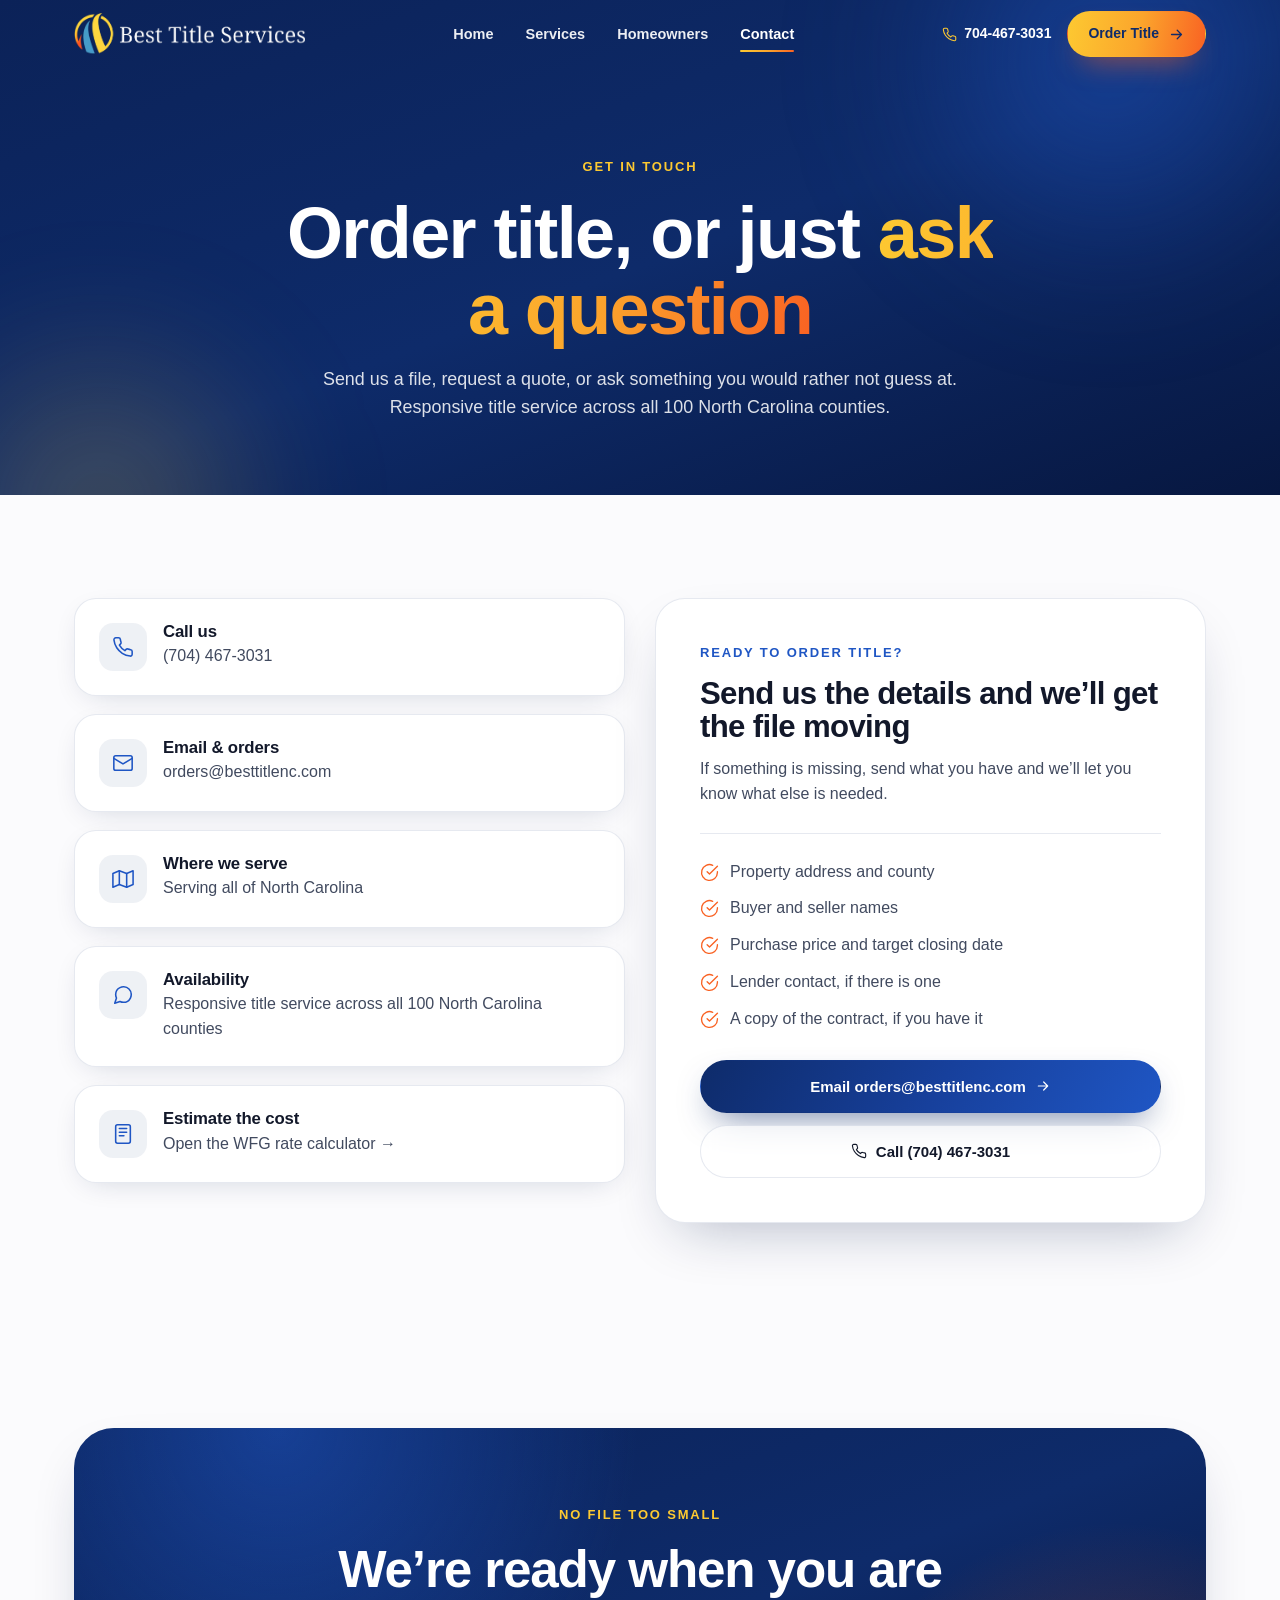
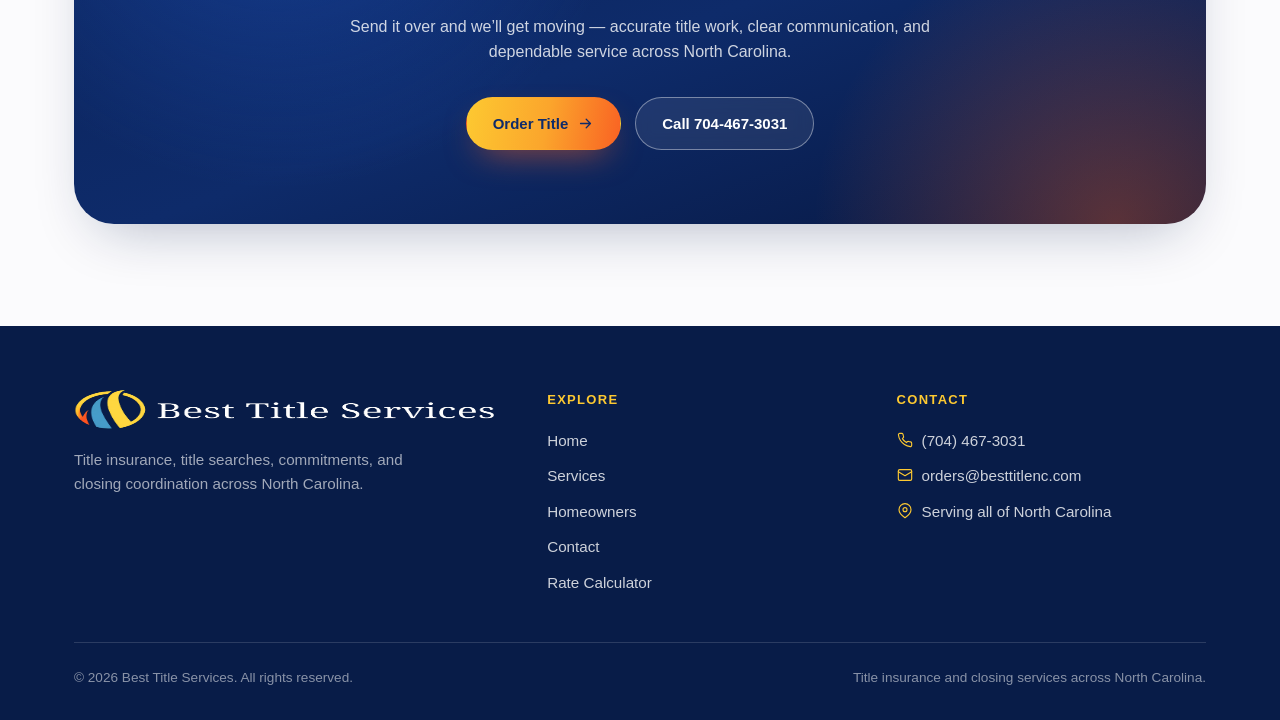
==== commit 9953800c: "Scope the site to North Carolina only Best Title Services operates in North Carolina, not both Carol" ====
--- a/contact.html
+++ b/contact.html
@@ -3,11 +3,11 @@
 <head>
 <meta charset="UTF-8" />
 <meta name="viewport" content="width=device-width, initial-scale=1.0" />
-<title>Contact — Best Title Services | Order Title in NC &amp; SC</title>
-<meta name="description" content="Order title, request a quote, or ask a question. Responsive title service across all 100 North Carolina counties and all 46 South Carolina counties. Call (704) 467-3031 or email orders@besttitlenc.com." />
+<title>Contact — Best Title Services | Order Title in North Carolina</title>
+<meta name="description" content="Order title, request a quote, or ask a question. Responsive title service across all 100 North Carolina counties. Call (704) 467-3031 or email orders@besttitlenc.com." />
 <link rel="canonical" href="https://www.besttitlenc.com/contact.html" />
-<meta property="og:title" content="Contact — Best Title Services | Order Title in NC &amp; SC" />
-<meta property="og:description" content="Order title, request a quote, or ask a question. Responsive title service across all 100 North Carolina counties and all 46 South Carolina counties. Call (704) 467-3031 or email orders@besttitlenc.com." />
+<meta property="og:title" content="Contact — Best Title Services | Order Title in North Carolina" />
+<meta property="og:description" content="Order title, request a quote, or ask a question. Responsive title service across all 100 North Carolina counties. Call (704) 467-3031 or email orders@besttitlenc.com." />
 <meta property="og:type" content="website" />
 <meta property="og:url" content="https://www.besttitlenc.com/contact.html" />
 <meta property="og:image" content="https://www.besttitlenc.com/assets/img/hero-lake.jpg" />
@@ -53,7 +53,7 @@
     <div class="section-head" data-reveal>
       <span class="eyebrow">Get in touch</span>
       <h1>Order title, or just <span class="text-grad">ask a question</span></h1>
-      <p>Send us a file, request a quote, or ask something you would rather not guess at. Responsive title service across all 100 North Carolina counties and all 46 South Carolina counties.</p>
+      <p>Send us a file, request a quote, or ask something you would rather not guess at. Responsive title service across all 100 North Carolina counties.</p>
     </div>
   </div>
 </section>
@@ -73,11 +73,11 @@
         </div>
         <div class="contact-card d2" data-reveal>
           <div class="ci"><svg viewBox="0 0 24 24" fill="none" stroke="currentColor" stroke-width="1.7" stroke-linecap="round" stroke-linejoin="round"><path d="m1 6 7-3 8 3 7-3v15l-7 3-8-3-7 3z"/><path d="M8 3v15M16 6v15"/></svg></div>
-          <div><h3>Where we serve</h3><p>Serving North &amp; South Carolina</p></div>
+          <div><h3>Where we serve</h3><p>Serving all of North Carolina</p></div>
         </div>
         <div class="contact-card d3" data-reveal>
           <div class="ci"><svg viewBox="0 0 24 24" fill="none" stroke="currentColor" stroke-width="1.7" stroke-linecap="round" stroke-linejoin="round"><path d="M21 11.5a8.4 8.4 0 0 1-.9 3.8 8.5 8.5 0 0 1-7.6 4.7 8.4 8.4 0 0 1-3.8-.9L3 21l1.9-5.7a8.4 8.4 0 0 1-.9-3.8 8.5 8.5 0 0 1 4.7-7.6 8.4 8.4 0 0 1 3.8-.9h.5a8.5 8.5 0 0 1 8 8v.5z"/></svg></div>
-          <div><h3>Availability</h3><p>Responsive title service across all 100 North Carolina counties and all 46 South Carolina counties</p></div>
+          <div><h3>Availability</h3><p>Responsive title service across all 100 North Carolina counties</p></div>
         </div>
         <div class="contact-card" data-reveal>
           <div class="ci"><svg viewBox="0 0 24 24" fill="none" stroke="currentColor" stroke-width="1.7" stroke-linecap="round" stroke-linejoin="round"><rect x="4" y="2" width="16" height="20" rx="2"/><path d="M8 6h8M8 10h8M8 14h5"/></svg></div>
@@ -114,7 +114,7 @@
     <div class="cta-card" data-reveal>
       <span class="eyebrow eyebrow--light">No file too small</span>
       <h2>We&rsquo;re ready when you are</h2>
-      <p>Send it over and we&rsquo;ll get moving &mdash; accurate title work, clear communication, and dependable service across North &amp; South Carolina.</p>
+      <p>Send it over and we&rsquo;ll get moving &mdash; accurate title work, clear communication, and dependable service across North Carolina.</p>
       <div class="cta-actions">
         <a href="mailto:orders@besttitlenc.com?subject=New%20Title%20Request%20Best%20Title%20Services" class="btn btn--gold">Order Title <svg viewBox="0 0 24 24" fill="none" stroke="currentColor" stroke-width="1.8" stroke-linecap="round" stroke-linejoin="round"><path d="M5 12h14M13 6l6 6-6 6"/></svg></a>
         <a href="tel:7044673031" class="btn btn--outline-light">Call 704-467-3031</a>
@@ -129,7 +129,7 @@
     <div class="footer__grid">
       <div>
         <div class="footer__logo"><img src="assets/img/logo-light.png" alt="Best Title Services" width="420" height="200" /></div>
-        <p>Title insurance, title searches, commitments, and closing coordination across North &amp; South Carolina.</p>
+        <p>Title insurance, title searches, commitments, and closing coordination across North Carolina.</p>
       </div>
       <div>
         <h4>Explore</h4>
@@ -146,13 +146,13 @@
         <div class="footer__contact">
           <a href="tel:7044673031"><svg viewBox="0 0 24 24" fill="none" stroke="currentColor" stroke-width="1.7" stroke-linecap="round" stroke-linejoin="round"><path d="M22 16.92v3a2 2 0 0 1-2.18 2 19.79 19.79 0 0 1-8.63-3.07 19.5 19.5 0 0 1-6-6 19.79 19.79 0 0 1-3.07-8.67A2 2 0 0 1 4.11 2h3a2 2 0 0 1 2 1.72 12.84 12.84 0 0 0 .7 2.81 2 2 0 0 1-.45 2.11L8.09 9.91a16 16 0 0 0 6 6l1.27-1.27a2 2 0 0 1 2.11-.45 12.84 12.84 0 0 0 2.81.7A2 2 0 0 1 22 16.92z"/></svg>(704) 467-3031</a>
           <a href="mailto:orders@besttitlenc.com"><svg viewBox="0 0 24 24" fill="none" stroke="currentColor" stroke-width="1.7" stroke-linecap="round" stroke-linejoin="round"><rect x="2" y="4" width="20" height="16" rx="2"/><path d="m22 7-10 6L2 7"/></svg>orders@besttitlenc.com</a>
-          <span><svg viewBox="0 0 24 24" fill="none" stroke="currentColor" stroke-width="1.7" stroke-linecap="round" stroke-linejoin="round"><path d="M21 10c0 6-9 12-9 12s-9-6-9-12a9 9 0 0 1 18 0z"/><circle cx="12" cy="10" r="3"/></svg>Serving North &amp; South Carolina</span>
+          <span><svg viewBox="0 0 24 24" fill="none" stroke="currentColor" stroke-width="1.7" stroke-linecap="round" stroke-linejoin="round"><path d="M21 10c0 6-9 12-9 12s-9-6-9-12a9 9 0 0 1 18 0z"/><circle cx="12" cy="10" r="3"/></svg>Serving all of North Carolina</span>
         </div>
       </div>
     </div>
     <div class="footer__bottom">
       <span>&copy; <span id="year">2026</span> Best Title Services. All rights reserved.</span>
-      <span>Title insurance and closing services across NC &amp; SC.</span>
+      <span>Title insurance and closing services across North Carolina.</span>
     </div>
   </div>
 </footer>
--- a/assets/css/style.css
+++ b/assets/css/style.css
@@ -1,6 +1,6 @@
 /* =========================================================
    Best Title Services — Design System
-   North & South Carolina · Apple-inspired · floating glass · soft motion
+   North Carolina · Apple-inspired · floating glass · soft motion
    Brand: #0e2b6a navy · #fdc931 gold · #f96223 orange
    ========================================================= */
 
